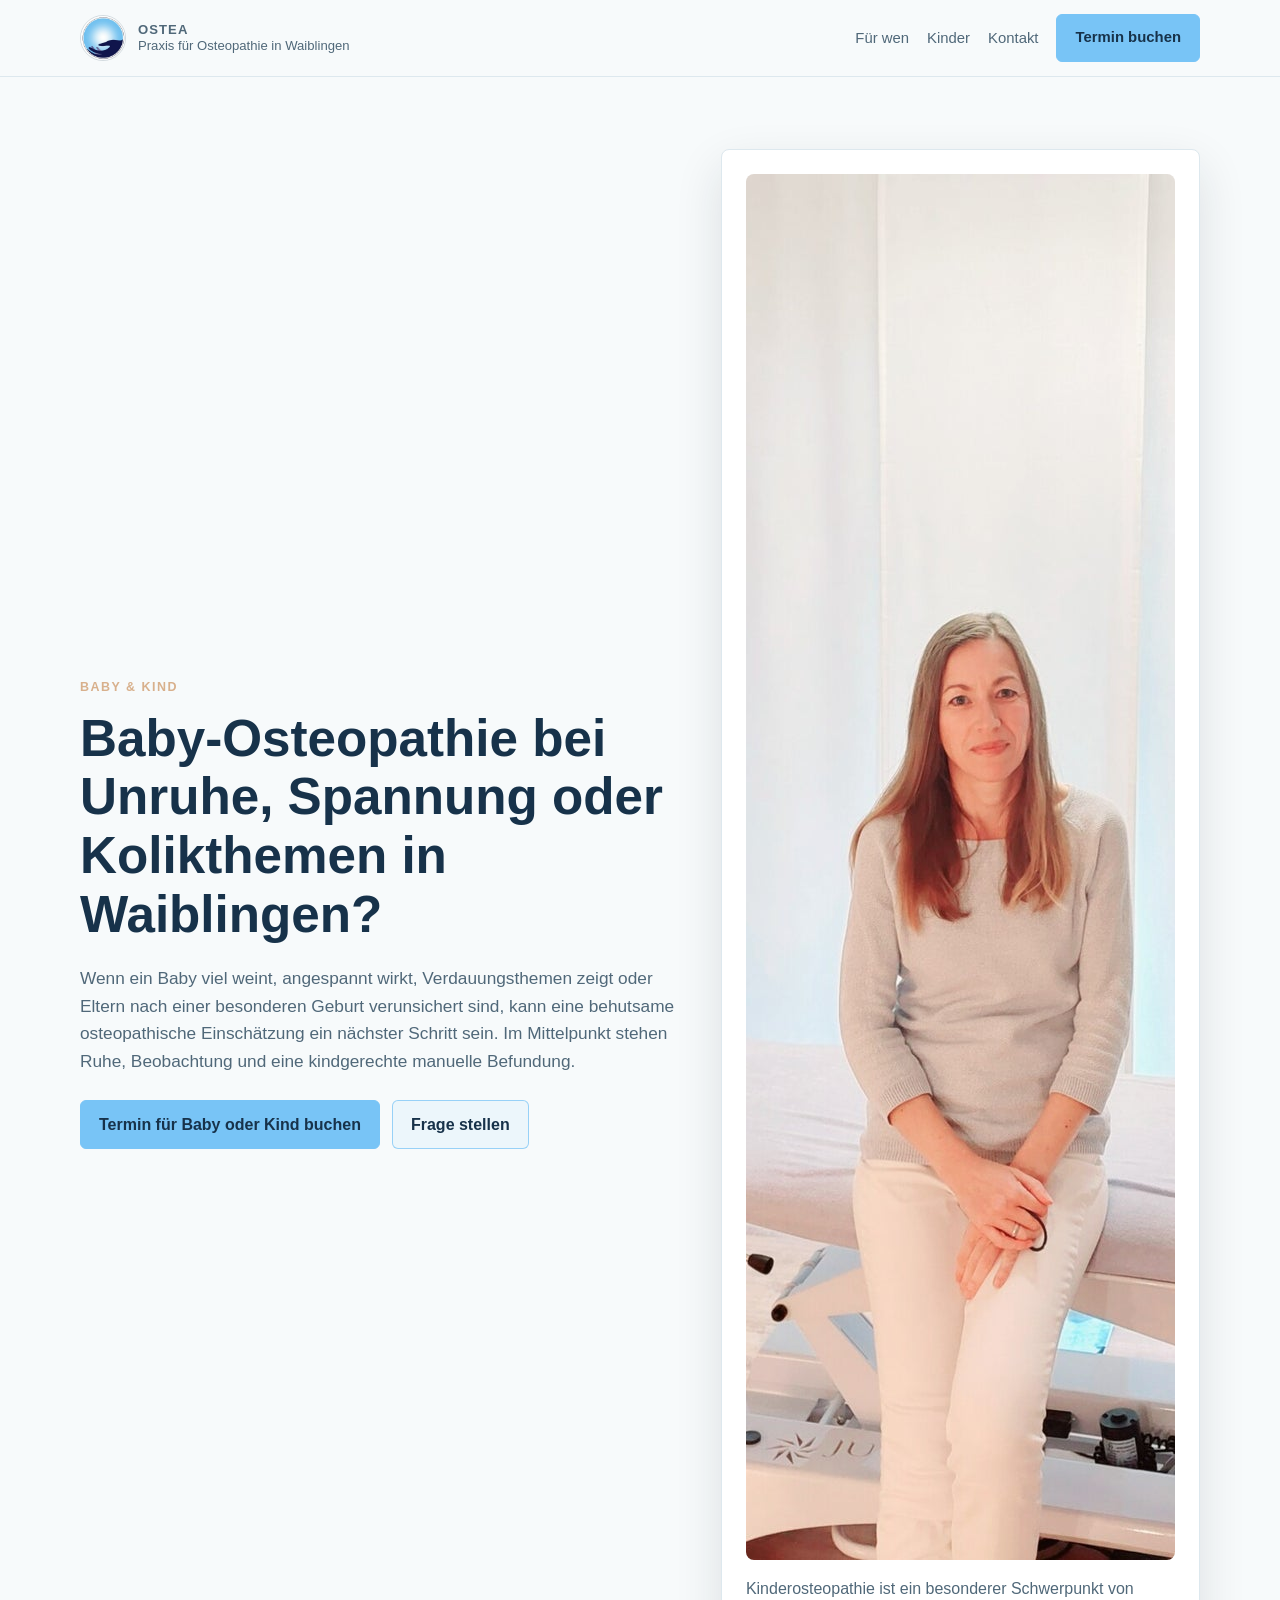
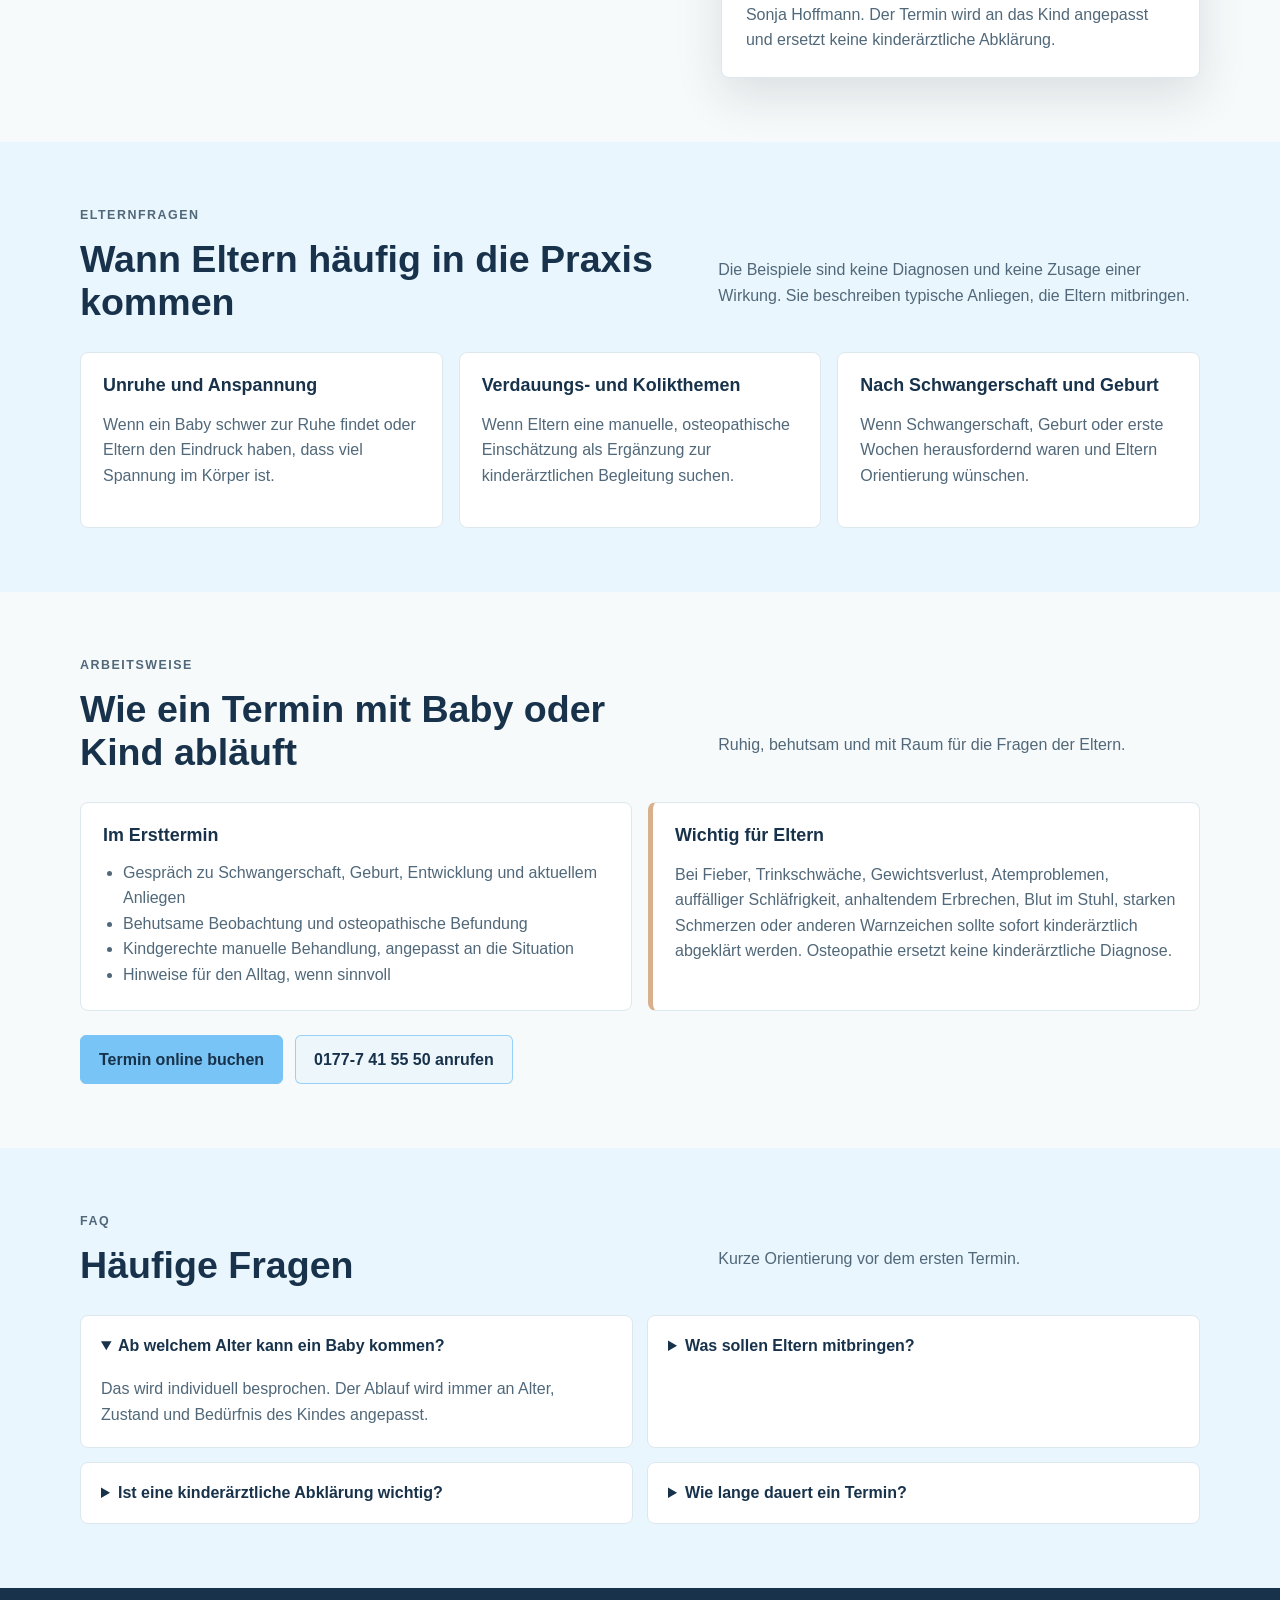
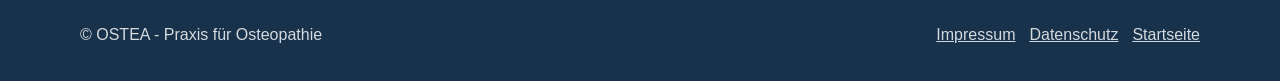
==== baby-osteopathie-unruhe-koliken-waiblingen/index.html @ b191a3a9 "Add SEO symptom landing pages" ====
<!doctype html>
<html lang="de">
  <head>
    <meta charset="utf-8">
    <meta name="viewport" content="width=device-width, initial-scale=1">
    <title>Baby-Osteopathie bei Unruhe & Kolikthemen in Waiblingen? | OSTEA</title>
    <meta name="description" content="Baby unruhig, angespannt oder Verdauungsthemen? OSTEA in Waiblingen bietet behutsame osteopathische Einsch&auml;tzung f&uuml;r Babys und Kinder.">
    <meta name="robots" content="index, follow">
    <link rel="canonical" href="https://www.ostea.de/baby-osteopathie-unruhe-koliken-waiblingen/">
    <meta property="og:type" content="website">
    <meta property="og:locale" content="de_DE">
    <meta property="og:title" content="Baby-Osteopathie bei Unruhe & Kolikthemen in Waiblingen? | OSTEA">
    <meta property="og:description" content="Behutsame osteopathische Einsch&auml;tzung f&uuml;r Babys und Kinder bei OSTEA in Waiblingen.">
    <meta property="og:image" content="../assets/praxis-ostea-waiblingen.jpg">
    <meta name="theme-color" content="#78C4F6">
    <link rel="stylesheet" href="../assets/symptom-pages.css">
    <script type="application/ld+json">
      {
        "@context": "https://schema.org",
        "@type": "MedicalWebPage",
        "name": "Baby-Osteopathie bei Unruhe und Kolikthemen in Waiblingen",
        "url": "https://www.ostea.de/baby-osteopathie-unruhe-koliken-waiblingen/",
        "about": ["Baby-Osteopathie", "Kinderosteopathie", "Waiblingen"],
        "isPartOf": {"@type": "WebSite", "name": "OSTEA - Praxis f\u00fcr Osteopathie", "url": "https://www.ostea.de/"},
        "provider": {"@type": "MedicalBusiness", "name": "OSTEA - Praxis f\u00fcr Osteopathie", "telephone": "+491777415550"}
      }
    </script>
  </head>
  <body>
    <a class="skip-link" href="#main">Zum Inhalt springen</a>
    <header>
      <div class="nav">
        <a class="brand" href="../" aria-label="OSTEA Startseite">
          <img src="../assets/ostea-logo.jpg" alt="OSTEA Logo" width="46" height="46">
          <span><strong>OSTEA</strong><span>Praxis f&uuml;r Osteopathie in Waiblingen</span></span>
        </a>
        <nav aria-label="Hauptnavigation">
          <ul>
            <li><a href="../#fuer-wen">F&uuml;r wen</a></li>
            <li><a href="../#kinderosteopathie">Kinder</a></li>
            <li><a href="../#kontakt">Kontakt</a></li>
            <li><a class="button" href="https://calendly.com/ostea/60min" target="_blank" rel="noopener">Termin buchen</a></li>
          </ul>
        </nav>
      </div>
    </header>

    <main id="main">
      <section class="hero">
        <div>
          <p class="eyebrow">Baby & Kind</p>
          <h1>Baby-Osteopathie bei Unruhe, Spannung oder Kolikthemen in Waiblingen?</h1>
          <p class="lead">Wenn ein Baby viel weint, angespannt wirkt, Verdauungsthemen zeigt oder Eltern nach einer besonderen Geburt verunsichert sind, kann eine behutsame osteopathische Einsch&auml;tzung ein n&auml;chster Schritt sein. Im Mittelpunkt stehen Ruhe, Beobachtung und eine kindgerechte manuelle Befundung.</p>
          <div class="hero-actions">
            <a class="button" href="https://calendly.com/ostea/60min" target="_blank" rel="noopener">Termin f&uuml;r Baby oder Kind buchen</a>
            <a class="button secondary" href="mailto:s.hoffmann@ostea.de?subject=Frage%20zur%20Baby-Osteopathie">Frage stellen</a>
          </div>
        </div>
        <aside class="hero-card">
          <img src="../assets/praxis-ostea-waiblingen.jpg" alt="Ruhiger Behandlungsraum der OSTEA Praxis" width="1600" height="1386">
          <p>Kinderosteopathie ist ein besonderer Schwerpunkt von Sonja Hoffmann. Der Termin wird an das Kind angepasst und ersetzt keine kinder&auml;rztliche Abkl&auml;rung.</p>
        </aside>
      </section>

      <section class="band">
        <div class="inner">
          <div class="section-head">
            <div><p class="eyebrow">Elternfragen</p><h2>Wann Eltern h&auml;ufig in die Praxis kommen</h2></div>
            <p>Die Beispiele sind keine Diagnosen und keine Zusage einer Wirkung. Sie beschreiben typische Anliegen, die Eltern mitbringen.</p>
          </div>
          <div class="grid">
            <article class="card"><h3>Unruhe und Anspannung</h3><p>Wenn ein Baby schwer zur Ruhe findet oder Eltern den Eindruck haben, dass viel Spannung im K&ouml;rper ist.</p></article>
            <article class="card"><h3>Verdauungs- und Kolikthemen</h3><p>Wenn Eltern eine manuelle, osteopathische Einsch&auml;tzung als Erg&auml;nzung zur kinder&auml;rztlichen Begleitung suchen.</p></article>
            <article class="card"><h3>Nach Schwangerschaft und Geburt</h3><p>Wenn Schwangerschaft, Geburt oder erste Wochen herausfordernd waren und Eltern Orientierung w&uuml;nschen.</p></article>
          </div>
        </div>
      </section>

      <section>
        <div class="section-head">
          <div><p class="eyebrow">Arbeitsweise</p><h2>Wie ein Termin mit Baby oder Kind abl&auml;uft</h2></div>
          <p>Ruhig, behutsam und mit Raum f&uuml;r die Fragen der Eltern.</p>
        </div>
        <div class="grid two">
          <article class="card">
            <h3>Im Ersttermin</h3>
            <ul>
              <li>Gespr&auml;ch zu Schwangerschaft, Geburt, Entwicklung und aktuellem Anliegen</li>
              <li>Behutsame Beobachtung und osteopathische Befundung</li>
              <li>Kindgerechte manuelle Behandlung, angepasst an die Situation</li>
              <li>Hinweise f&uuml;r den Alltag, wenn sinnvoll</li>
            </ul>
          </article>
          <article class="notice warning">
            <h3>Wichtig f&uuml;r Eltern</h3>
            <p>Bei Fieber, Trinkschw&auml;che, Gewichtsverlust, Atemproblemen, auff&auml;lliger Schl&auml;frigkeit, anhaltendem Erbrechen, Blut im Stuhl, starken Schmerzen oder anderen Warnzeichen sollte sofort kinder&auml;rztlich abgekl&auml;rt werden. Osteopathie ersetzt keine kinder&auml;rztliche Diagnose.</p>
          </article>
        </div>
        <div class="cta-row">
          <a class="button" href="https://calendly.com/ostea/60min" target="_blank" rel="noopener">Termin online buchen</a>
          <a class="button secondary" href="tel:+491777415550">0177-7 41 55 50 anrufen</a>
        </div>
      </section>

      <section class="band">
        <div class="inner">
          <div class="section-head">
            <div><p class="eyebrow">FAQ</p><h2>H&auml;ufige Fragen</h2></div>
            <p>Kurze Orientierung vor dem ersten Termin.</p>
          </div>
          <div class="faq">
            <details open><summary>Ab welchem Alter kann ein Baby kommen?</summary><p>Das wird individuell besprochen. Der Ablauf wird immer an Alter, Zustand und Bed&uuml;rfnis des Kindes angepasst.</p></details>
            <details><summary>Was sollen Eltern mitbringen?</summary><p>Bitte bringen Sie ein Handtuch oder eine Wickelunterlage mit. Hilfreich sind auch relevante Befunde oder Hinweise von Kinderarzt, Hebamme oder Klinik.</p></details>
            <details><summary>Ist eine kinder&auml;rztliche Abkl&auml;rung wichtig?</summary><p>Ja, bei Warnzeichen oder unklaren Beschwerden. Osteopathie kann eine Begleitung sein, ersetzt aber keine medizinische Diagnose.</p></details>
            <details><summary>Wie lange dauert ein Termin?</summary><p>Die Zeit wird individuell an das Kind angepasst; geplant ist meistens ein Terminrahmen von etwa 60 Minuten.</p></details>
          </div>
        </div>
      </section>
    </main>

    <footer>
      <div class="footer-inner">
        <span>&copy; OSTEA - Praxis f&uuml;r Osteopathie</span>
        <div class="footer-links"><a href="../#impressum">Impressum</a><a href="../#datenschutz">Datenschutz</a><a href="../">Startseite</a></div>
      </div>
    </footer>
  </body>
</html>
---- assets/symptom-pages.css ----
:root {
  --ink: #17324A;
  --muted: #506879;
  --line: #DDE8EE;
  --paper: #F7FAFB;
  --white: #ffffff;
  --mist: #EAF6FE;
  --accent: #78C4F6;
  --warm: #D8B08C;
  --shadow: 0 18px 48px rgba(23, 36, 38, 0.12);
  --radius: 8px;
  --max: 1120px;
}

* {
  box-sizing: border-box;
}

html {
  scroll-behavior: smooth;
}

body {
  margin: 0;
  color: var(--ink);
  background: var(--paper);
  font-family: Arial, Helvetica, sans-serif;
  line-height: 1.6;
}

a {
  color: inherit;
}

img {
  display: block;
  max-width: 100%;
}

.skip-link {
  position: absolute;
  left: 16px;
  top: -120px;
  z-index: 100;
  background: var(--ink);
  color: var(--white);
  padding: 10px 14px;
  text-decoration: none;
  border-radius: 4px;
}

.skip-link:focus {
  top: 16px;
}

header {
  position: sticky;
  top: 0;
  z-index: 20;
  background: rgba(247, 250, 251, 0.96);
  border-bottom: 1px solid var(--line);
  backdrop-filter: blur(14px);
}

.nav {
  width: min(100% - 32px, var(--max));
  min-height: 76px;
  margin: 0 auto;
  display: flex;
  align-items: center;
  justify-content: space-between;
  gap: 20px;
}

.brand {
  display: flex;
  align-items: center;
  gap: 12px;
  text-decoration: none;
}

.brand img {
  width: 46px;
  height: 46px;
  border-radius: 50%;
  border: 1px solid rgba(23, 50, 74, 0.16);
}

.brand strong,
.brand span {
  display: block;
}

.brand strong {
  letter-spacing: 0.08em;
}

.brand span {
  color: var(--muted);
  font-size: 0.82rem;
  line-height: 1.25;
}

nav ul {
  display: flex;
  align-items: center;
  gap: 18px;
  padding: 0;
  margin: 0;
  list-style: none;
}

nav a {
  color: var(--muted);
  font-size: 0.93rem;
  text-decoration: none;
}

nav a:hover,
nav a:focus {
  color: var(--ink);
}

.button {
  display: inline-flex;
  align-items: center;
  justify-content: center;
  min-height: 44px;
  padding: 11px 18px;
  color: var(--ink);
  background: var(--accent);
  border: 1px solid var(--accent);
  border-radius: 6px;
  font-weight: 700;
  text-decoration: none;
  transition: transform 160ms ease, background 160ms ease, color 160ms ease;
}

.button:hover,
.button:focus {
  color: var(--white);
  background: var(--ink);
  border-color: var(--ink);
  transform: translateY(-1px);
}

.button.secondary {
  background: rgba(120, 196, 246, 0.08);
  border-color: rgba(120, 196, 246, 0.72);
}

.hero,
section {
  width: min(100% - 32px, var(--max));
  margin: 0 auto;
}

.hero {
  display: grid;
  grid-template-columns: minmax(0, 1fr) minmax(320px, 0.8fr);
  gap: 42px;
  align-items: center;
  padding: 72px 0 64px;
}

.eyebrow {
  margin: 0 0 12px;
  color: var(--warm);
  font-size: 0.78rem;
  font-weight: 800;
  letter-spacing: 0.12em;
  text-transform: uppercase;
}

h1,
h2,
h3 {
  margin: 0;
  line-height: 1.15;
}

h1 {
  max-width: 760px;
  font-size: clamp(2.1rem, 4vw, 3.4rem);
}

h2 {
  font-size: clamp(1.55rem, 3vw, 2.35rem);
}

h3 {
  font-size: 1.12rem;
}

.lead {
  max-width: 700px;
  margin: 20px 0 0;
  color: var(--muted);
  font-size: 1.08rem;
}

.hero-actions,
.cta-row {
  display: flex;
  flex-wrap: wrap;
  gap: 12px;
  margin-top: 24px;
}

.hero-card,
.card,
.notice {
  background: var(--white);
  border: 1px solid var(--line);
  border-radius: var(--radius);
}

.hero-card {
  padding: 24px;
  box-shadow: var(--shadow);
}

.hero-card img {
  width: 100%;
  aspect-ratio: 5 / 4;
  object-fit: cover;
  border-radius: var(--radius);
}

.hero-card p {
  margin: 16px 0 0;
  color: var(--muted);
}

section {
  padding: 64px 0;
}

.band {
  width: 100%;
  max-width: none;
  background: var(--mist);
}

.band > .inner,
.inner {
  width: min(100% - 32px, var(--max));
  margin: 0 auto;
}

.section-head {
  display: grid;
  grid-template-columns: minmax(0, 0.75fr) minmax(280px, 0.6fr);
  gap: 36px;
  align-items: end;
  margin-bottom: 28px;
}

.section-head p,
.card p,
.notice p {
  color: var(--muted);
}

.grid {
  display: grid;
  grid-template-columns: repeat(3, minmax(0, 1fr));
  gap: 16px;
}

.grid.two {
  grid-template-columns: repeat(2, minmax(0, 1fr));
}

.card,
.notice {
  padding: 22px;
}

.card ul {
  padding-left: 20px;
  margin: 14px 0 0;
  color: var(--muted);
}

.warning {
  border-left: 5px solid var(--warm);
}

.faq {
  display: grid;
  grid-template-columns: repeat(2, minmax(0, 1fr));
  gap: 14px;
}

details {
  background: var(--white);
  border: 1px solid var(--line);
  border-radius: var(--radius);
}

summary {
  cursor: pointer;
  padding: 17px 20px;
  font-weight: 800;
}

details p {
  margin: 0;
  padding: 0 20px 20px;
  color: var(--muted);
}

footer {
  padding: 34px 0;
  background: var(--ink);
  color: var(--white);
}

.footer-inner {
  width: min(100% - 32px, var(--max));
  margin: 0 auto;
  display: flex;
  flex-wrap: wrap;
  align-items: center;
  justify-content: space-between;
  gap: 16px;
}

footer a,
footer span {
  color: rgba(255, 255, 255, 0.82);
}

.footer-links {
  display: flex;
  flex-wrap: wrap;
  gap: 14px;
}

@media (max-width: 900px) {
  .nav {
    align-items: flex-start;
    padding: 14px 0;
    flex-direction: column;
  }

  nav ul {
    flex-wrap: wrap;
    gap: 12px;
  }

  .hero,
  .section-head,
  .grid,
  .grid.two,
  .faq {
    grid-template-columns: 1fr;
  }

  .hero {
    padding-top: 42px;
  }
}

@media (max-width: 640px) {
  .hero,
  section,
  .band > .inner,
  .inner,
  .nav,
  .footer-inner {
    width: min(100% - 24px, var(--max));
  }

  h1 {
    font-size: clamp(2rem, 9vw, 2.55rem);
  }

  .hero-actions,
  .cta-row {
    display: grid;
  }

  .button {
    width: 100%;
  }
}
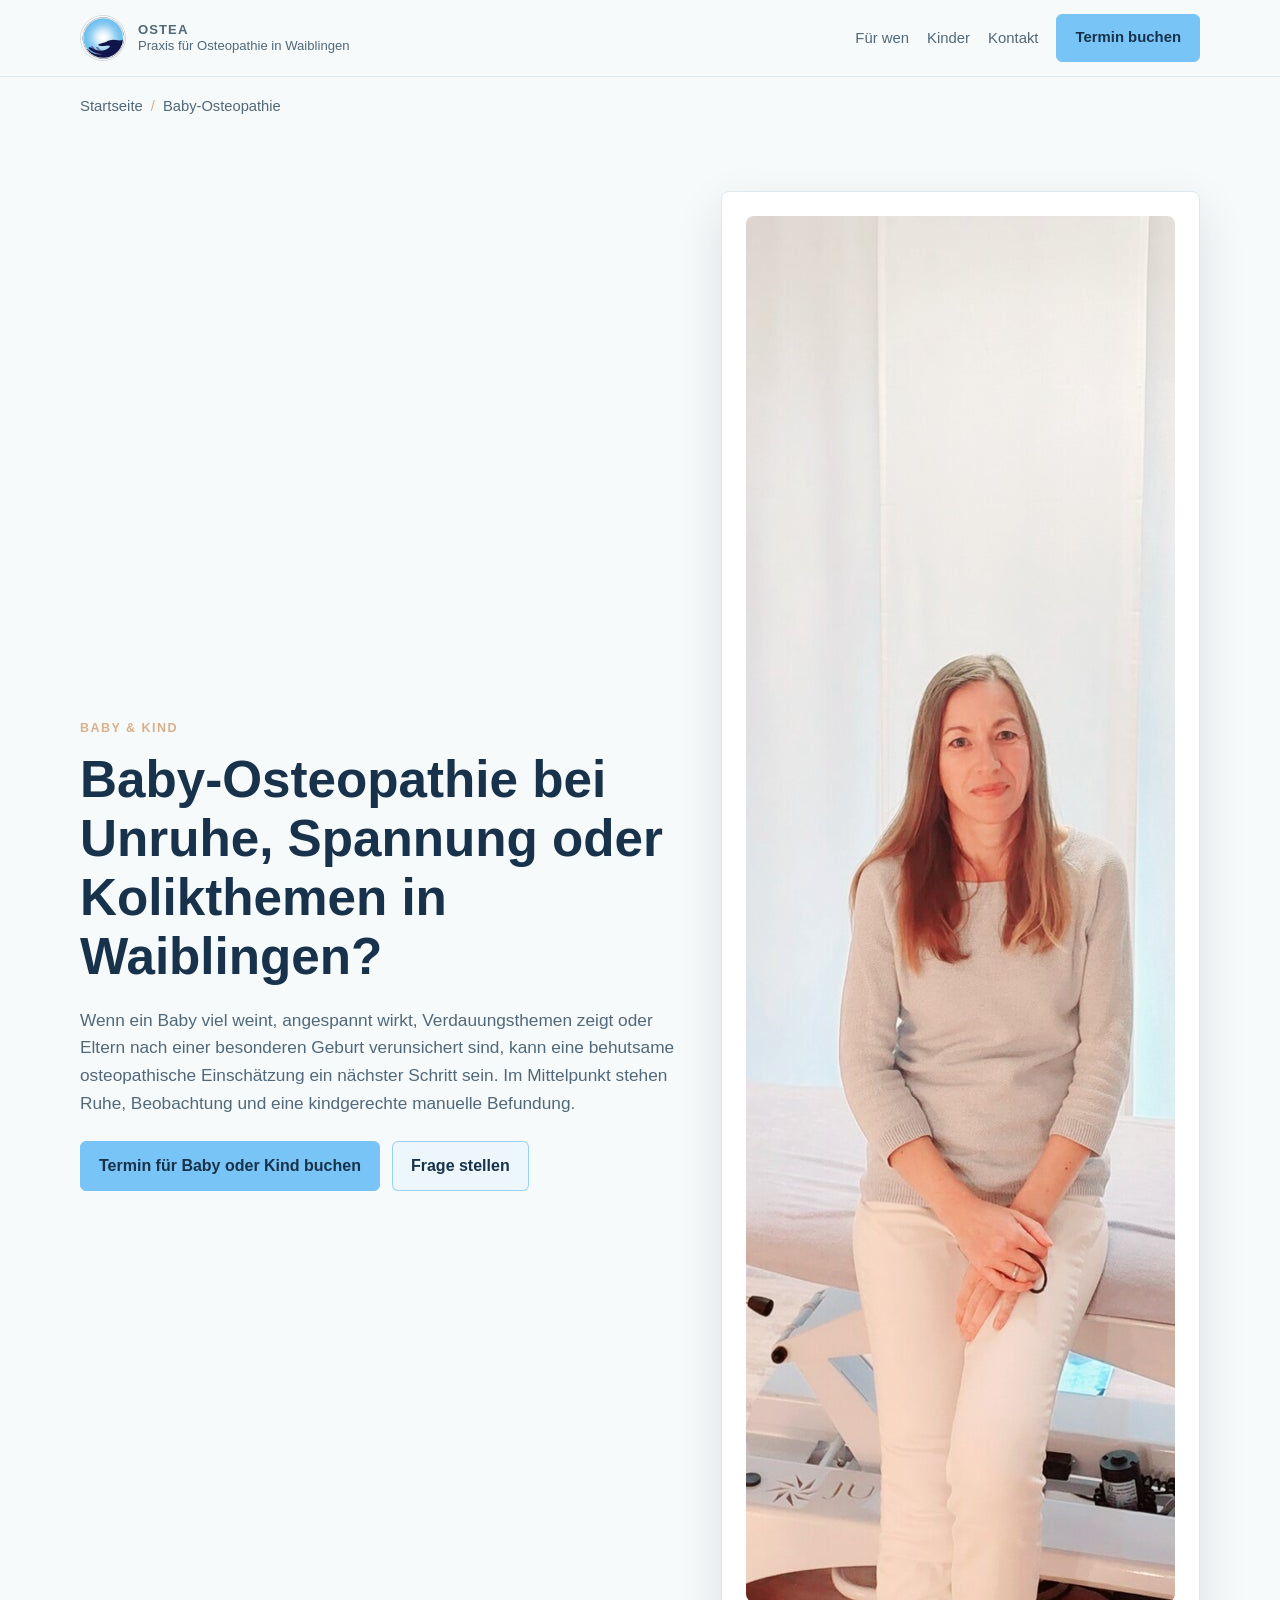
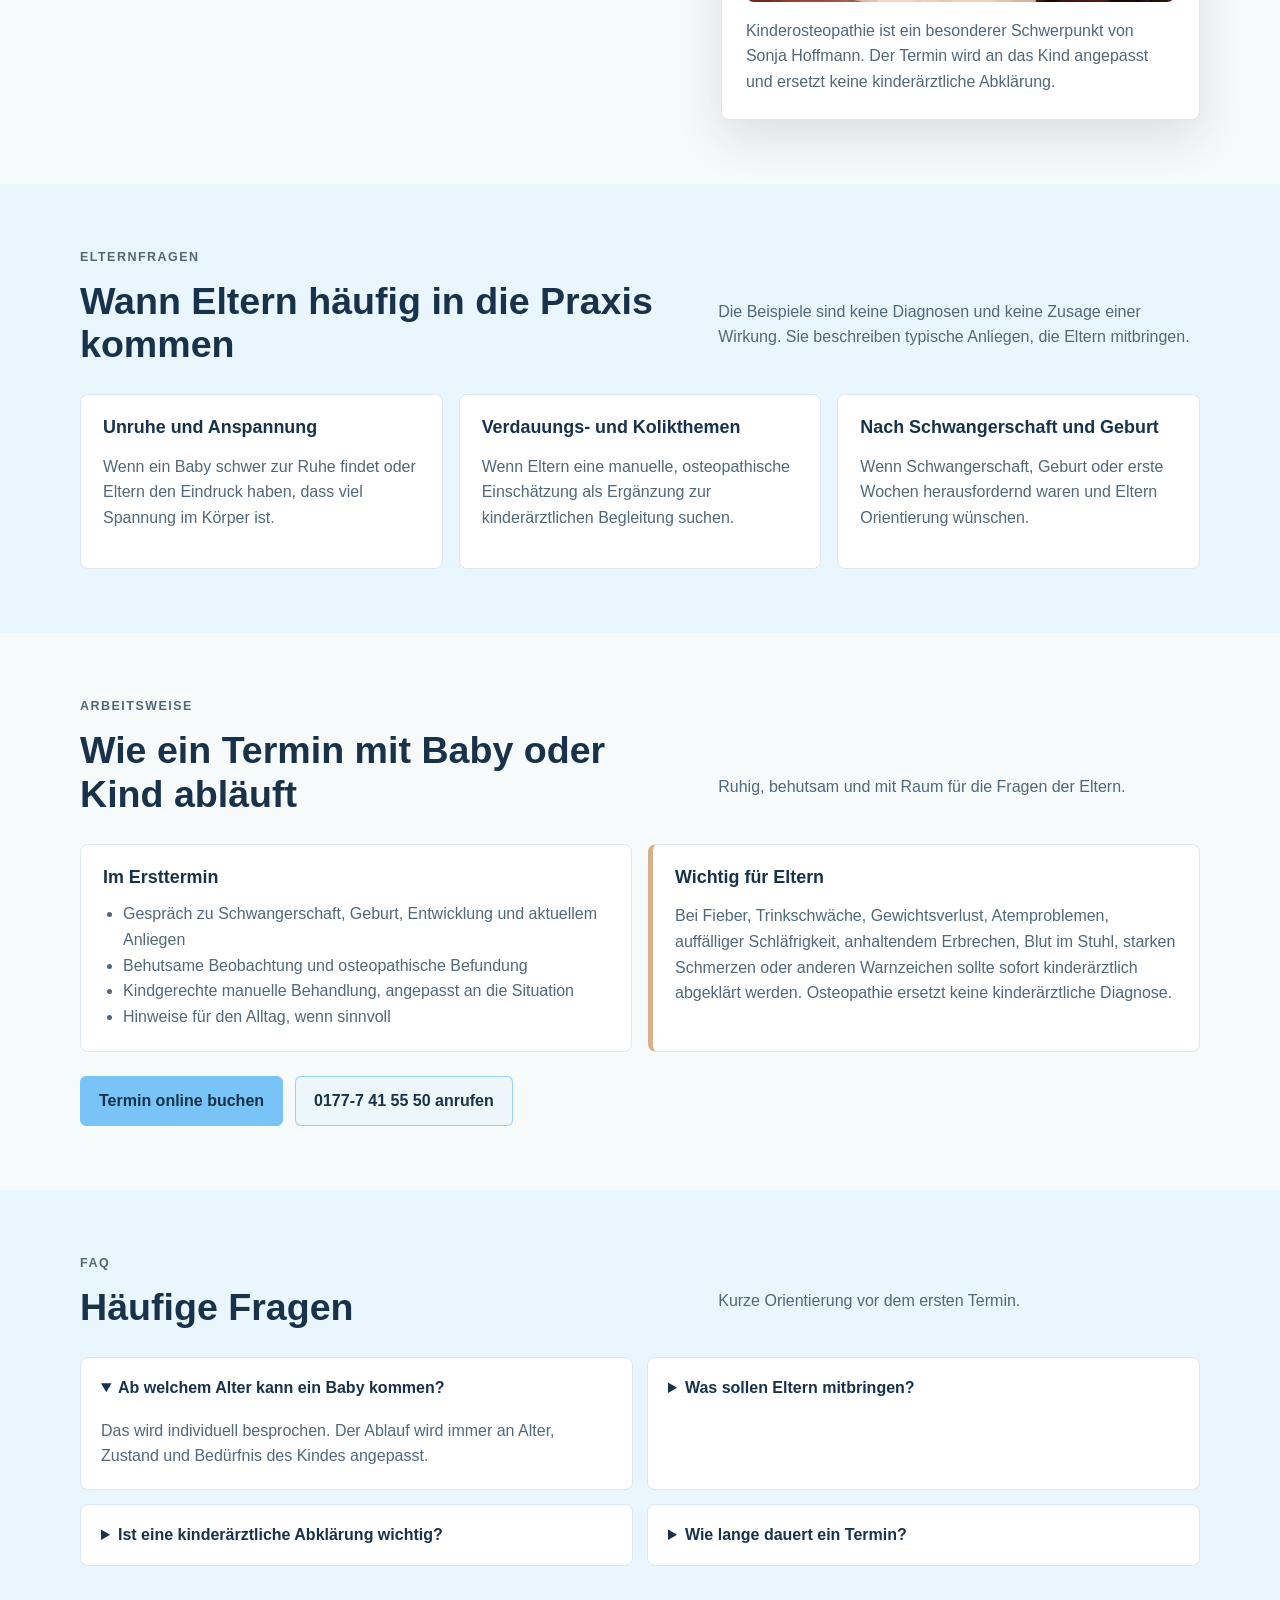
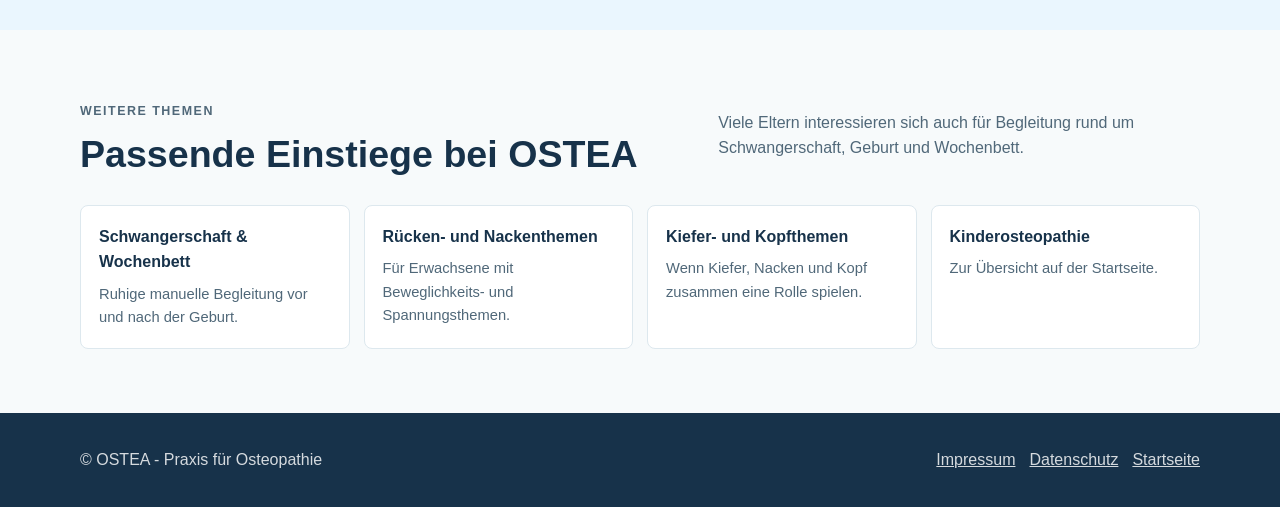
==== commit a6046234: "Improve technical SEO structure" ====
--- a/baby-osteopathie-unruhe-koliken-waiblingen/index.html
+++ b/baby-osteopathie-unruhe-koliken-waiblingen/index.html
@@ -11,7 +11,12 @@
     <meta property="og:locale" content="de_DE">
     <meta property="og:title" content="Baby-Osteopathie bei Unruhe & Kolikthemen in Waiblingen? | OSTEA">
     <meta property="og:description" content="Behutsame osteopathische Einsch&auml;tzung f&uuml;r Babys und Kinder bei OSTEA in Waiblingen.">
-    <meta property="og:image" content="../assets/praxis-ostea-waiblingen.jpg">
+    <meta property="og:image" content="https://www.ostea.de/assets/praxis-ostea-waiblingen.jpg">
+    <meta property="og:url" content="https://www.ostea.de/baby-osteopathie-unruhe-koliken-waiblingen/">
+    <meta name="twitter:card" content="summary_large_image">
+    <meta name="twitter:title" content="Baby-Osteopathie bei Unruhe & Kolikthemen in Waiblingen? | OSTEA">
+    <meta name="twitter:description" content="Behutsame osteopathische Einsch&auml;tzung f&uuml;r Babys und Kinder bei OSTEA in Waiblingen.">
+    <meta name="twitter:image" content="https://www.ostea.de/assets/praxis-ostea-waiblingen.jpg">
     <meta name="theme-color" content="#78C4F6">
     <link rel="stylesheet" href="../assets/symptom-pages.css">
     <script type="application/ld+json">
@@ -23,6 +28,58 @@
         "about": ["Baby-Osteopathie", "Kinderosteopathie", "Waiblingen"],
         "isPartOf": {"@type": "WebSite", "name": "OSTEA - Praxis f\u00fcr Osteopathie", "url": "https://www.ostea.de/"},
         "provider": {"@type": "MedicalBusiness", "name": "OSTEA - Praxis f\u00fcr Osteopathie", "telephone": "+491777415550"}
+      }
+    </script>
+    <script type="application/ld+json">
+      {
+        "@context": "https://schema.org",
+        "@type": "BreadcrumbList",
+        "itemListElement": [
+          {
+            "@type": "ListItem",
+            "position": 1,
+            "name": "Startseite",
+            "item": "https://www.ostea.de/"
+          },
+          {
+            "@type": "ListItem",
+            "position": 2,
+            "name": "Baby-Osteopathie",
+            "item": "https://www.ostea.de/baby-osteopathie-unruhe-koliken-waiblingen/"
+          }
+        ]
+      }
+    </script>
+    <script type="application/ld+json">
+      {
+        "@context": "https://schema.org",
+        "@type": "FAQPage",
+        "mainEntity": [
+          {
+            "@type": "Question",
+            "name": "Ab welchem Alter kann ein Baby kommen?",
+            "acceptedAnswer": {
+              "@type": "Answer",
+              "text": "Das wird individuell besprochen. Der Ablauf wird immer an Alter, Zustand und Bed\u00fcrfnis des Kindes angepasst."
+            }
+          },
+          {
+            "@type": "Question",
+            "name": "Was sollen Eltern mitbringen?",
+            "acceptedAnswer": {
+              "@type": "Answer",
+              "text": "Bitte bringen Sie ein Handtuch oder eine Wickelunterlage mit. Hilfreich sind auch relevante Befunde oder Hinweise von Kinderarzt, Hebamme oder Klinik."
+            }
+          },
+          {
+            "@type": "Question",
+            "name": "Ist eine kinder\u00e4rztliche Abkl\u00e4rung wichtig?",
+            "acceptedAnswer": {
+              "@type": "Answer",
+              "text": "Ja, bei Warnzeichen oder unklaren Beschwerden. Osteopathie kann eine Begleitung sein, ersetzt aber keine medizinische Diagnose."
+            }
+          }
+        ]
       }
     </script>
   </head>
@@ -46,6 +103,12 @@
     </header>
 
     <main id="main">
+      <nav class="breadcrumb" aria-label="Breadcrumb">
+        <ol>
+          <li><a href="../">Startseite</a></li>
+          <li>Baby-Osteopathie</li>
+        </ol>
+      </nav>
       <section class="hero">
         <div>
           <p class="eyebrow">Baby & Kind</p>
@@ -116,6 +179,19 @@
           </div>
         </div>
       </section>
+
+      <section>
+        <div class="section-head">
+          <div><p class="eyebrow">Weitere Themen</p><h2>Passende Einstiege bei OSTEA</h2></div>
+          <p>Viele Eltern interessieren sich auch f&uuml;r Begleitung rund um Schwangerschaft, Geburt und Wochenbett.</p>
+        </div>
+        <div class="related">
+          <a href="../osteopathie-schwangerschaft-waiblingen/">Schwangerschaft & Wochenbett<span>Ruhige manuelle Begleitung vor und nach der Geburt.</span></a>
+          <a href="../osteopathie-ruecken-nacken-waiblingen/">R&uuml;cken- und Nackenthemen<span>F&uuml;r Erwachsene mit Beweglichkeits- und Spannungsthemen.</span></a>
+          <a href="../osteopathie-kiefer-kopfschmerzen-waiblingen/">Kiefer- und Kopfthemen<span>Wenn Kiefer, Nacken und Kopf zusammen eine Rolle spielen.</span></a>
+          <a href="../#kinderosteopathie">Kinderosteopathie<span>Zur &Uuml;bersicht auf der Startseite.</span></a>
+        </div>
+      </section>
     </main>
 
     <footer>
--- a/assets/symptom-pages.css
+++ b/assets/symptom-pages.css
@@ -155,6 +155,34 @@
   margin: 0 auto;
 }
 
+.breadcrumb {
+  width: min(100% - 32px, var(--max));
+  margin: 0 auto;
+  padding: 18px 0 0;
+  color: var(--muted);
+  font-size: 0.92rem;
+}
+
+.breadcrumb ol {
+  display: flex;
+  flex-wrap: wrap;
+  gap: 8px;
+  padding: 0;
+  margin: 0;
+  list-style: none;
+}
+
+.breadcrumb li:not(:last-child)::after {
+  margin-left: 8px;
+  color: var(--warm);
+  content: "/";
+}
+
+.breadcrumb a {
+  text-decoration-color: rgba(120, 196, 246, 0.72);
+  text-underline-offset: 4px;
+}
+
 .hero {
   display: grid;
   grid-template-columns: minmax(0, 1fr) minmax(320px, 0.8fr);
@@ -287,6 +315,38 @@
   border-left: 5px solid var(--warm);
 }
 
+.related {
+  display: grid;
+  grid-template-columns: repeat(4, minmax(0, 1fr));
+  gap: 14px;
+}
+
+.related a {
+  display: block;
+  min-height: 100%;
+  padding: 18px;
+  background: var(--white);
+  border: 1px solid var(--line);
+  border-radius: var(--radius);
+  color: var(--ink);
+  font-weight: 800;
+  text-decoration: none;
+}
+
+.related a span {
+  display: block;
+  margin-top: 8px;
+  color: var(--muted);
+  font-size: 0.92rem;
+  font-weight: 400;
+}
+
+.related a:hover,
+.related a:focus {
+  border-color: var(--accent);
+  box-shadow: 0 12px 28px rgba(23, 36, 38, 0.08);
+}
+
 .faq {
   display: grid;
   grid-template-columns: repeat(2, minmax(0, 1fr));
@@ -354,6 +414,7 @@
   .section-head,
   .grid,
   .grid.two,
+  .related,
   .faq {
     grid-template-columns: 1fr;
   }
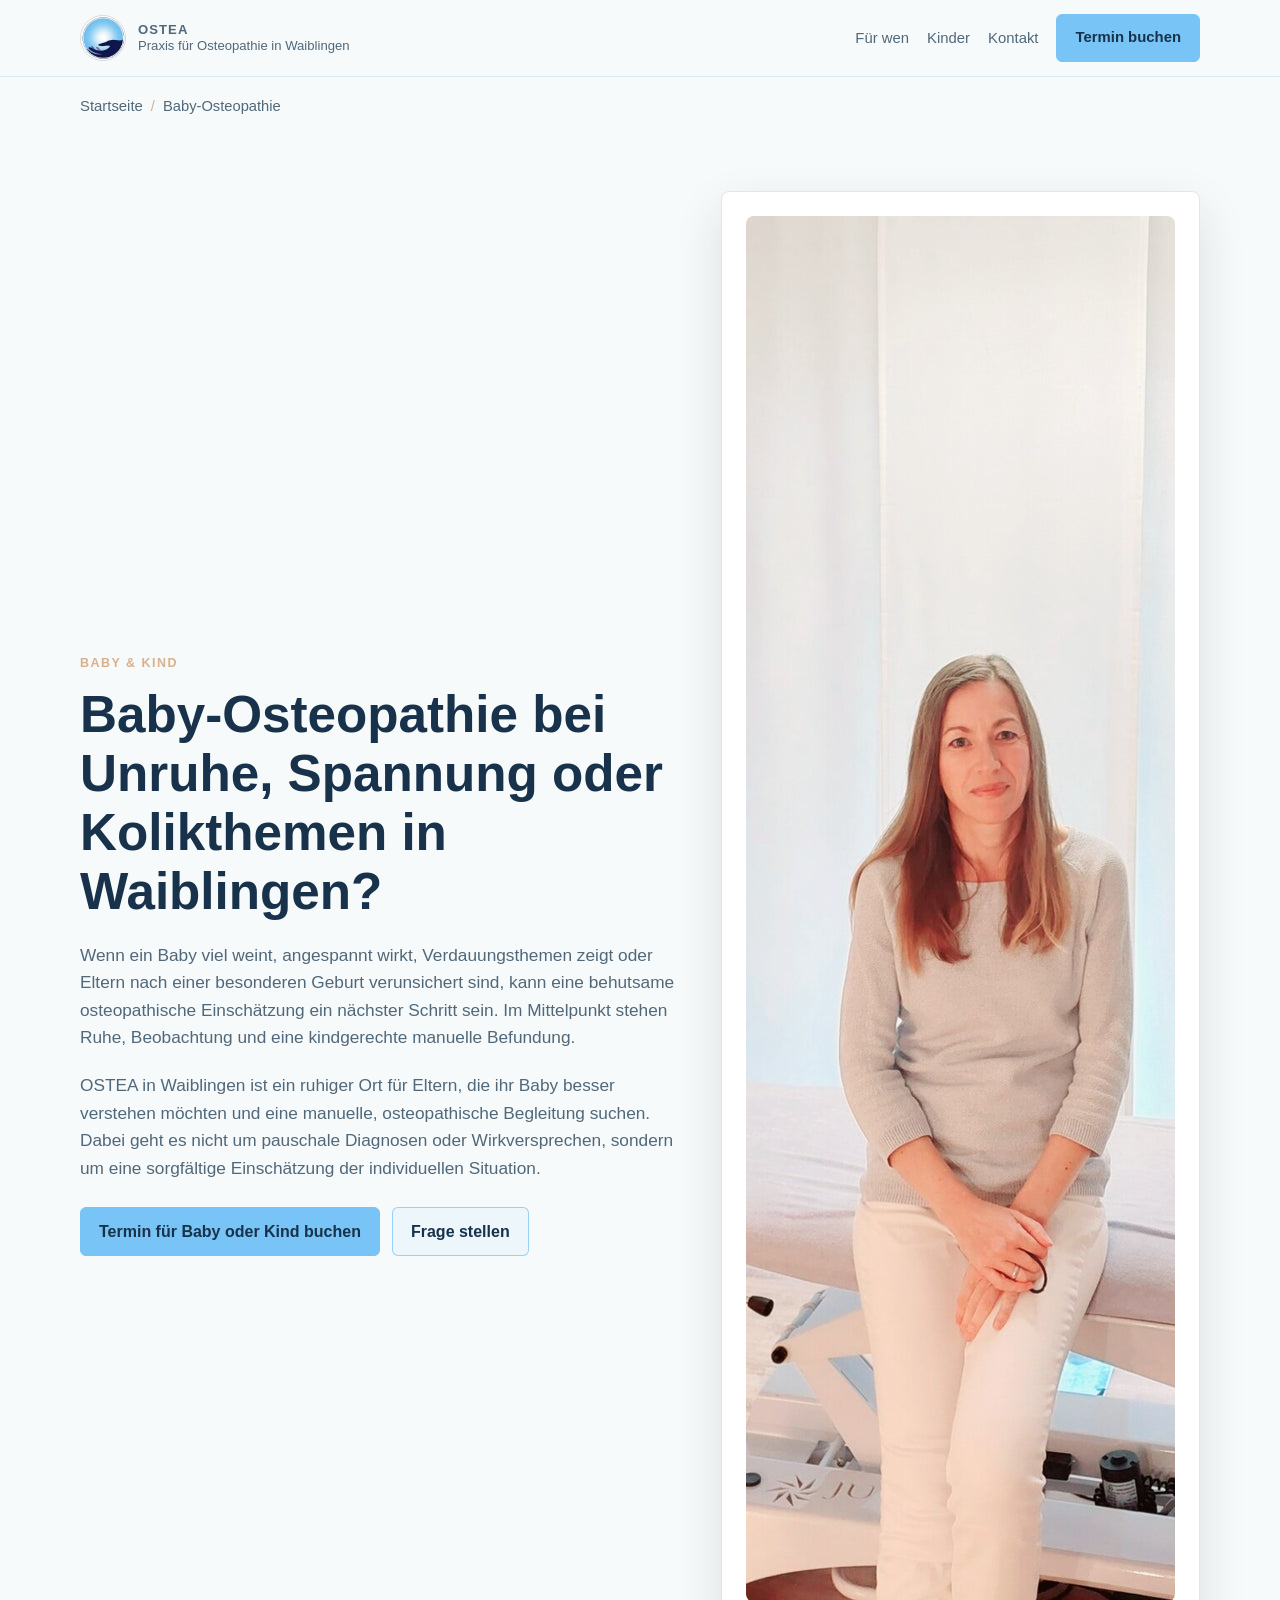
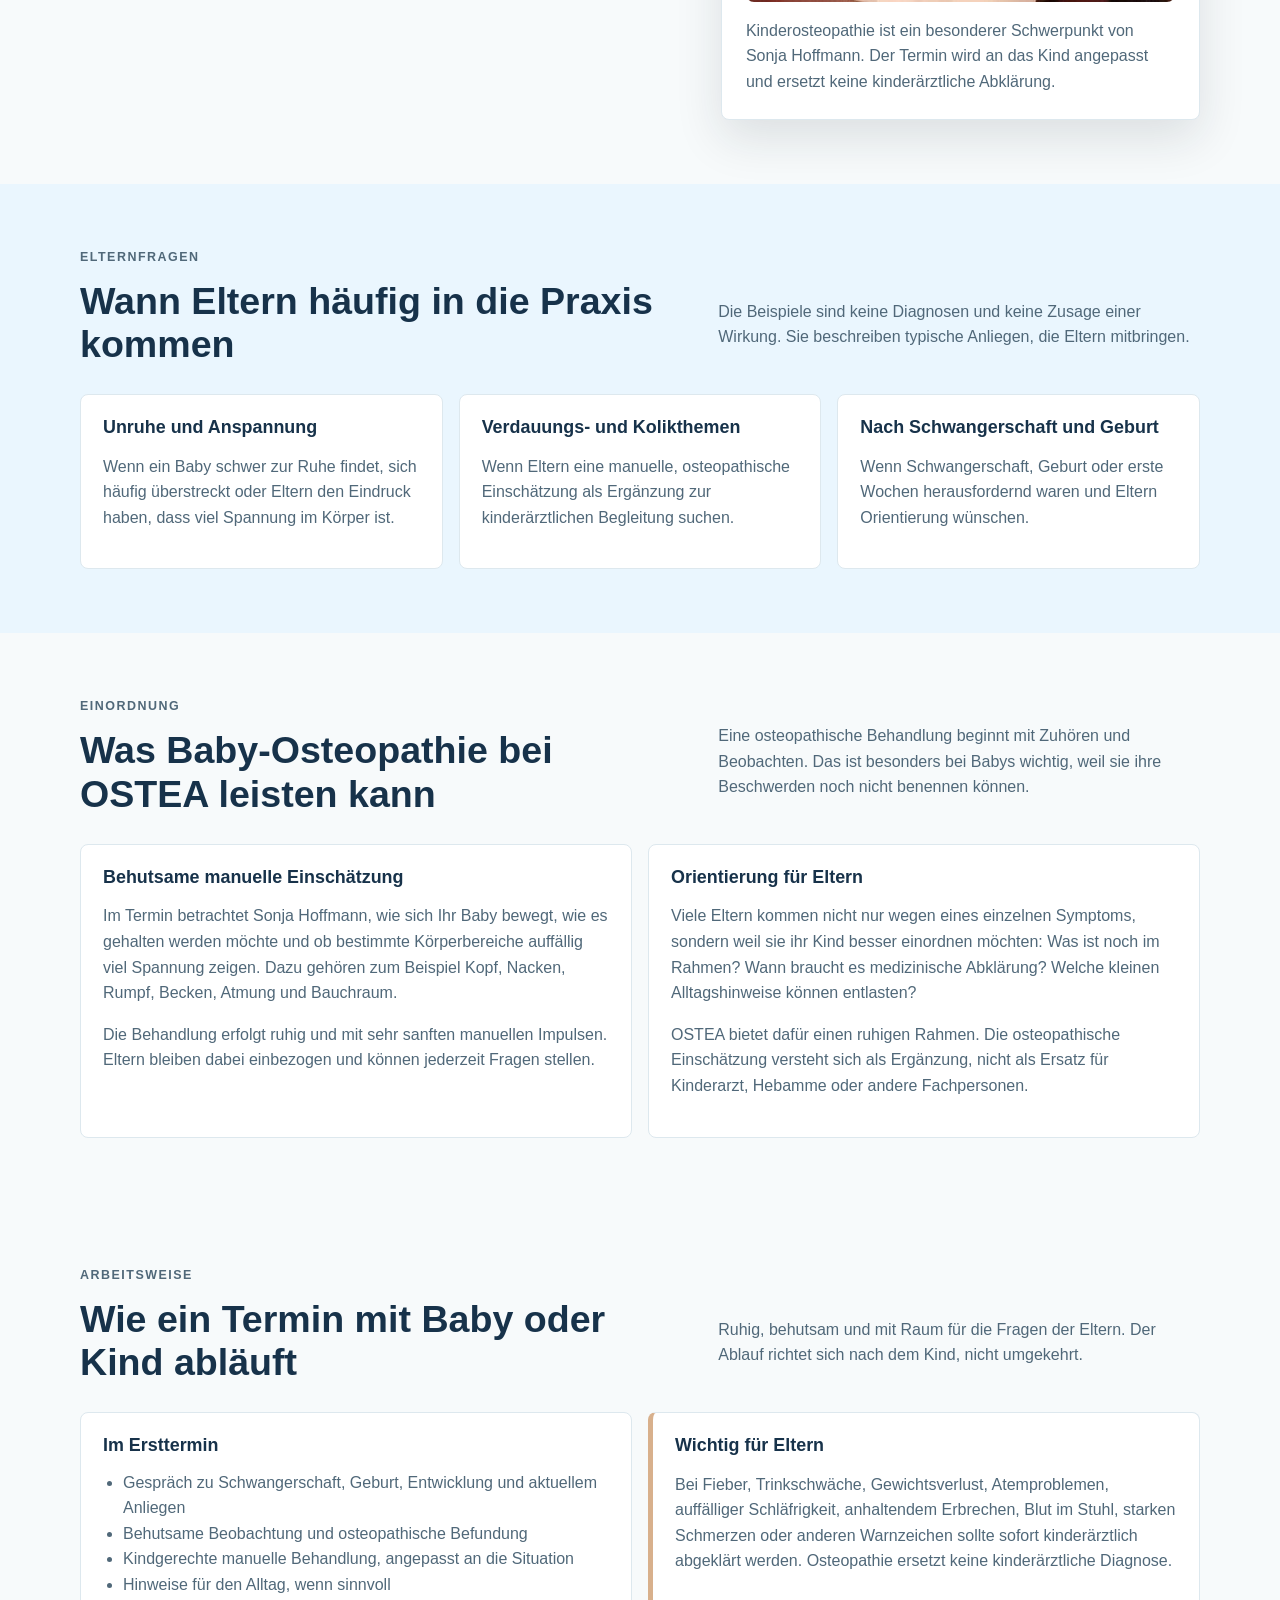
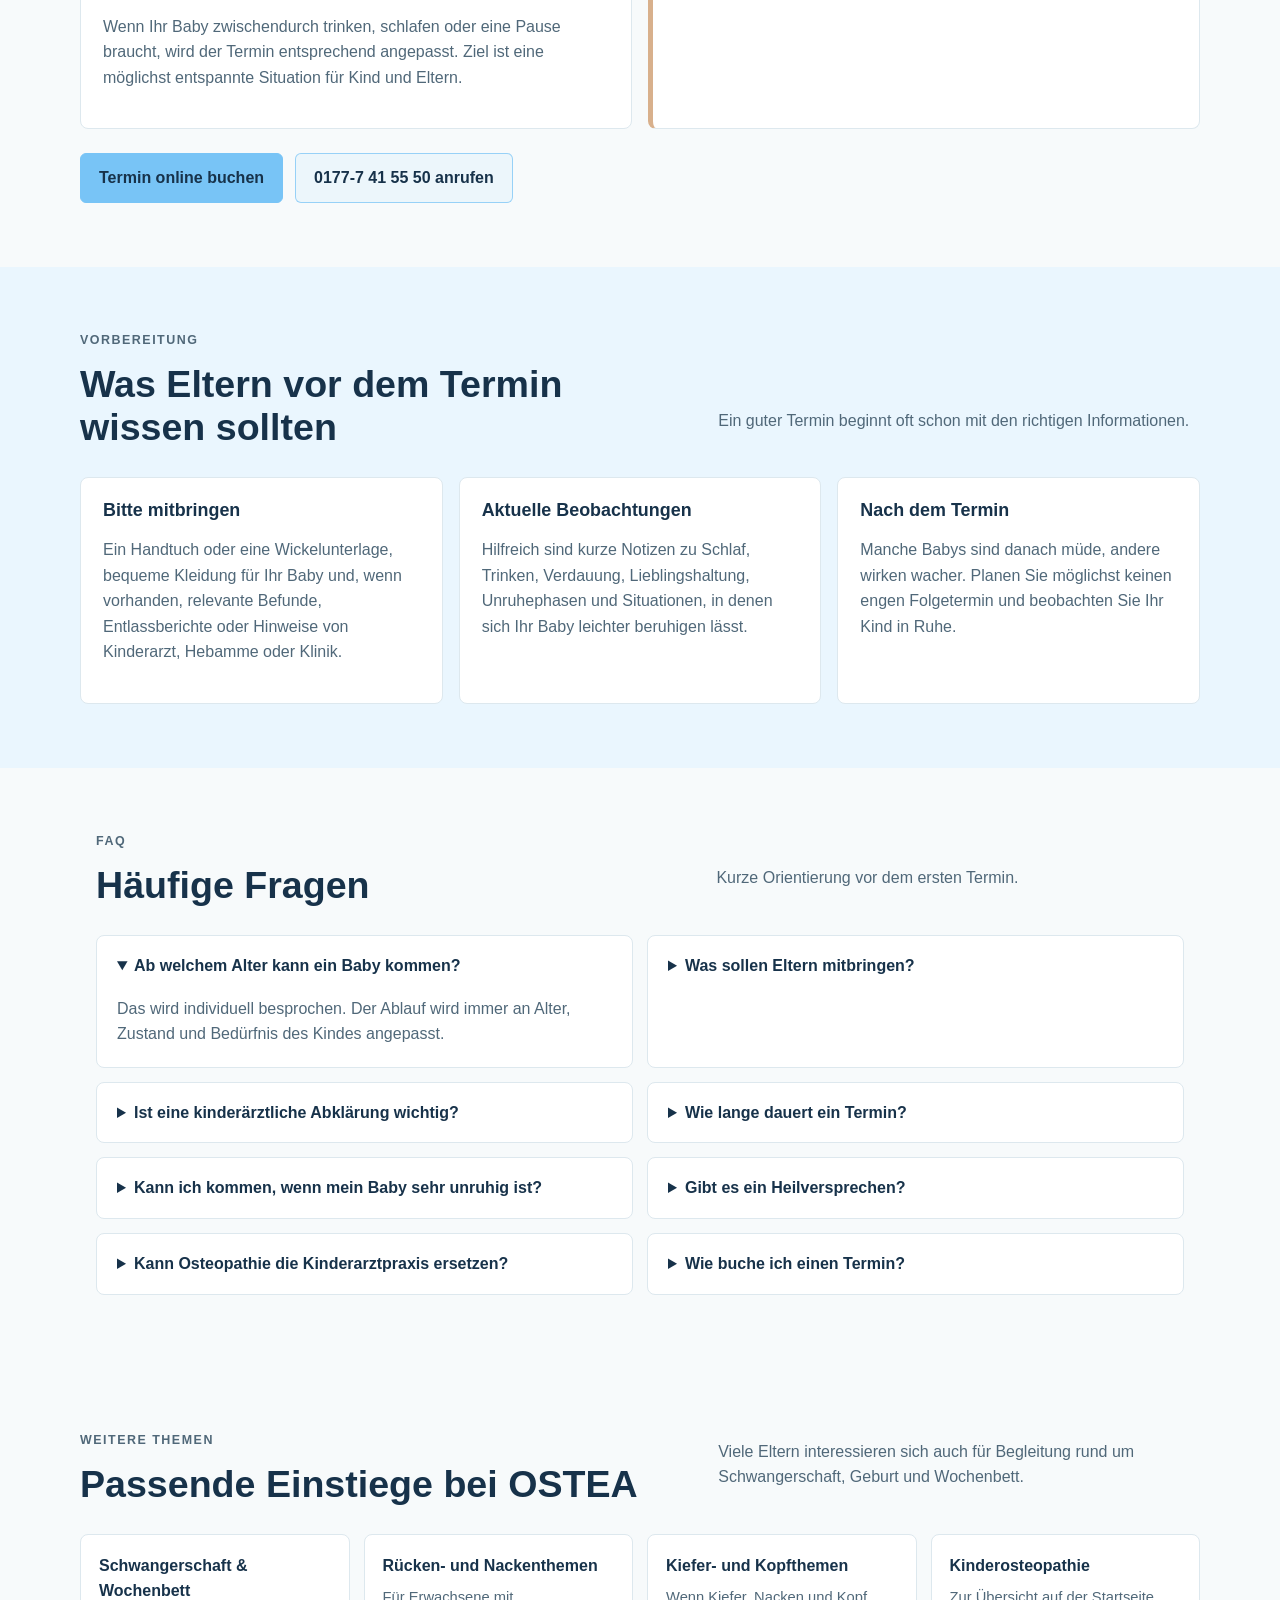
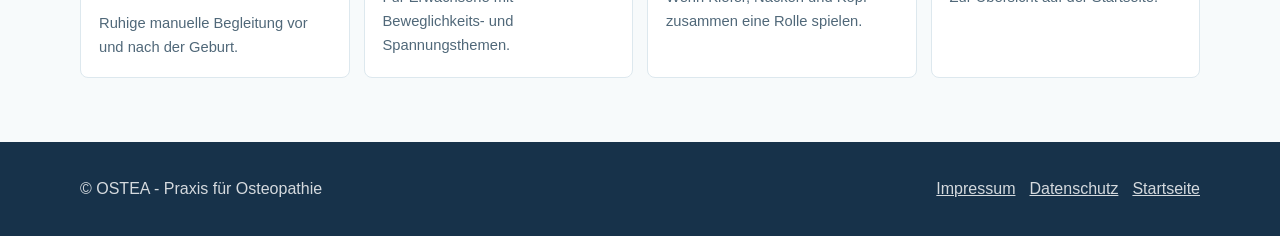
==== commit 2484338e: "Canonicalize domain and expand baby page" ====
--- a/baby-osteopathie-unruhe-koliken-waiblingen/index.html
+++ b/baby-osteopathie-unruhe-koliken-waiblingen/index.html
@@ -4,19 +4,19 @@
     <meta charset="utf-8">
     <meta name="viewport" content="width=device-width, initial-scale=1">
     <title>Baby-Osteopathie bei Unruhe & Kolikthemen in Waiblingen? | OSTEA</title>
-    <meta name="description" content="Baby unruhig, angespannt oder Verdauungsthemen? OSTEA in Waiblingen bietet behutsame osteopathische Einsch&auml;tzung f&uuml;r Babys und Kinder.">
+    <meta name="description" content="Baby-Osteopathie in Waiblingen bei Unruhe, Spannung, Verdauungs- oder Kolikthemen? OSTEA bietet behutsame Einsch&auml;tzung f&uuml;r Babys und Kinder.">
     <meta name="robots" content="index, follow">
-    <link rel="canonical" href="https://www.ostea.de/baby-osteopathie-unruhe-koliken-waiblingen/">
+    <link rel="canonical" href="https://ostea.de/baby-osteopathie-unruhe-koliken-waiblingen/">
     <meta property="og:type" content="website">
     <meta property="og:locale" content="de_DE">
     <meta property="og:title" content="Baby-Osteopathie bei Unruhe & Kolikthemen in Waiblingen? | OSTEA">
-    <meta property="og:description" content="Behutsame osteopathische Einsch&auml;tzung f&uuml;r Babys und Kinder bei OSTEA in Waiblingen.">
-    <meta property="og:image" content="https://www.ostea.de/assets/praxis-ostea-waiblingen.jpg">
-    <meta property="og:url" content="https://www.ostea.de/baby-osteopathie-unruhe-koliken-waiblingen/">
+    <meta property="og:description" content="Behutsame Baby-Osteopathie und osteopathische Einsch&auml;tzung f&uuml;r Babys und Kinder bei OSTEA in Waiblingen.">
+    <meta property="og:image" content="https://ostea.de/assets/praxis-ostea-waiblingen.jpg">
+    <meta property="og:url" content="https://ostea.de/baby-osteopathie-unruhe-koliken-waiblingen/">
     <meta name="twitter:card" content="summary_large_image">
     <meta name="twitter:title" content="Baby-Osteopathie bei Unruhe & Kolikthemen in Waiblingen? | OSTEA">
-    <meta name="twitter:description" content="Behutsame osteopathische Einsch&auml;tzung f&uuml;r Babys und Kinder bei OSTEA in Waiblingen.">
-    <meta name="twitter:image" content="https://www.ostea.de/assets/praxis-ostea-waiblingen.jpg">
+    <meta name="twitter:description" content="Behutsame Baby-Osteopathie und osteopathische Einsch&auml;tzung f&uuml;r Babys und Kinder bei OSTEA in Waiblingen.">
+    <meta name="twitter:image" content="https://ostea.de/assets/praxis-ostea-waiblingen.jpg">
     <meta name="theme-color" content="#78C4F6">
     <link rel="stylesheet" href="../assets/symptom-pages.css">
     <script type="application/ld+json">
@@ -24,9 +24,10 @@
         "@context": "https://schema.org",
         "@type": "MedicalWebPage",
         "name": "Baby-Osteopathie bei Unruhe und Kolikthemen in Waiblingen",
-        "url": "https://www.ostea.de/baby-osteopathie-unruhe-koliken-waiblingen/",
-        "about": ["Baby-Osteopathie", "Kinderosteopathie", "Waiblingen"],
-        "isPartOf": {"@type": "WebSite", "name": "OSTEA - Praxis f\u00fcr Osteopathie", "url": "https://www.ostea.de/"},
+        "url": "https://ostea.de/baby-osteopathie-unruhe-koliken-waiblingen/",
+        "description": "Informationen zur behutsamen osteopathischen Einsch\u00e4tzung f\u00fcr Babys und Kinder bei OSTEA in Waiblingen.",
+        "about": ["Baby-Osteopathie", "Kinderosteopathie", "Unruhe beim Baby", "Kolikthemen", "Waiblingen"],
+        "isPartOf": {"@type": "WebSite", "name": "OSTEA - Praxis f\u00fcr Osteopathie", "url": "https://ostea.de/"},
         "provider": {"@type": "MedicalBusiness", "name": "OSTEA - Praxis f\u00fcr Osteopathie", "telephone": "+491777415550"}
       }
     </script>
@@ -39,13 +40,13 @@
             "@type": "ListItem",
             "position": 1,
             "name": "Startseite",
-            "item": "https://www.ostea.de/"
+            "item": "https://ostea.de/"
           },
           {
             "@type": "ListItem",
             "position": 2,
             "name": "Baby-Osteopathie",
-            "item": "https://www.ostea.de/baby-osteopathie-unruhe-koliken-waiblingen/"
+            "item": "https://ostea.de/baby-osteopathie-unruhe-koliken-waiblingen/"
           }
         ]
       }
@@ -77,6 +78,22 @@
             "acceptedAnswer": {
               "@type": "Answer",
               "text": "Ja, bei Warnzeichen oder unklaren Beschwerden. Osteopathie kann eine Begleitung sein, ersetzt aber keine medizinische Diagnose."
+            }
+          },
+          {
+            "@type": "Question",
+            "name": "Wie l\u00e4uft ein Termin mit Baby ab?",
+            "acceptedAnswer": {
+              "@type": "Answer",
+              "text": "Der Termin beginnt mit einem Gespr\u00e4ch zu Schwangerschaft, Geburt, Entwicklung und aktuellem Anliegen. Danach folgen Beobachtung, behutsame Befundung und eine an das Kind angepasste manuelle Behandlung."
+            }
+          },
+          {
+            "@type": "Question",
+            "name": "Gibt es ein Heilversprechen?",
+            "acceptedAnswer": {
+              "@type": "Answer",
+              "text": "Nein. Die Seite beschreibt typische Anliegen und eine osteopathische Vorgehensweise, garantiert aber keine Wirkung und ersetzt keine kinder\u00e4rztliche Diagnose."
             }
           }
         ]
@@ -114,6 +131,7 @@
           <p class="eyebrow">Baby & Kind</p>
           <h1>Baby-Osteopathie bei Unruhe, Spannung oder Kolikthemen in Waiblingen?</h1>
           <p class="lead">Wenn ein Baby viel weint, angespannt wirkt, Verdauungsthemen zeigt oder Eltern nach einer besonderen Geburt verunsichert sind, kann eine behutsame osteopathische Einsch&auml;tzung ein n&auml;chster Schritt sein. Im Mittelpunkt stehen Ruhe, Beobachtung und eine kindgerechte manuelle Befundung.</p>
+          <p class="lead">OSTEA in Waiblingen ist ein ruhiger Ort f&uuml;r Eltern, die ihr Baby besser verstehen m&ouml;chten und eine manuelle, osteopathische Begleitung suchen. Dabei geht es nicht um pauschale Diagnosen oder Wirkversprechen, sondern um eine sorgf&auml;ltige Einsch&auml;tzung der individuellen Situation.</p>
           <div class="hero-actions">
             <a class="button" href="https://calendly.com/ostea/60min" target="_blank" rel="noopener">Termin f&uuml;r Baby oder Kind buchen</a>
             <a class="button secondary" href="mailto:s.hoffmann@ostea.de?subject=Frage%20zur%20Baby-Osteopathie">Frage stellen</a>
@@ -132,7 +150,7 @@
             <p>Die Beispiele sind keine Diagnosen und keine Zusage einer Wirkung. Sie beschreiben typische Anliegen, die Eltern mitbringen.</p>
           </div>
           <div class="grid">
-            <article class="card"><h3>Unruhe und Anspannung</h3><p>Wenn ein Baby schwer zur Ruhe findet oder Eltern den Eindruck haben, dass viel Spannung im K&ouml;rper ist.</p></article>
+            <article class="card"><h3>Unruhe und Anspannung</h3><p>Wenn ein Baby schwer zur Ruhe findet, sich h&auml;ufig &uuml;berstreckt oder Eltern den Eindruck haben, dass viel Spannung im K&ouml;rper ist.</p></article>
             <article class="card"><h3>Verdauungs- und Kolikthemen</h3><p>Wenn Eltern eine manuelle, osteopathische Einsch&auml;tzung als Erg&auml;nzung zur kinder&auml;rztlichen Begleitung suchen.</p></article>
             <article class="card"><h3>Nach Schwangerschaft und Geburt</h3><p>Wenn Schwangerschaft, Geburt oder erste Wochen herausfordernd waren und Eltern Orientierung w&uuml;nschen.</p></article>
           </div>
@@ -141,8 +159,27 @@
 
       <section>
         <div class="section-head">
+          <div><p class="eyebrow">Einordnung</p><h2>Was Baby-Osteopathie bei OSTEA leisten kann</h2></div>
+          <p>Eine osteopathische Behandlung beginnt mit Zuh&ouml;ren und Beobachten. Das ist besonders bei Babys wichtig, weil sie ihre Beschwerden noch nicht benennen k&ouml;nnen.</p>
+        </div>
+        <div class="grid two">
+          <article class="card">
+            <h3>Behutsame manuelle Einsch&auml;tzung</h3>
+            <p>Im Termin betrachtet Sonja Hoffmann, wie sich Ihr Baby bewegt, wie es gehalten werden m&ouml;chte und ob bestimmte K&ouml;rperbereiche auff&auml;llig viel Spannung zeigen. Dazu geh&ouml;ren zum Beispiel Kopf, Nacken, Rumpf, Becken, Atmung und Bauchraum.</p>
+            <p>Die Behandlung erfolgt ruhig und mit sehr sanften manuellen Impulsen. Eltern bleiben dabei einbezogen und k&ouml;nnen jederzeit Fragen stellen.</p>
+          </article>
+          <article class="card">
+            <h3>Orientierung f&uuml;r Eltern</h3>
+            <p>Viele Eltern kommen nicht nur wegen eines einzelnen Symptoms, sondern weil sie ihr Kind besser einordnen m&ouml;chten: Was ist noch im Rahmen? Wann braucht es medizinische Abkl&auml;rung? Welche kleinen Alltagshinweise k&ouml;nnen entlasten?</p>
+            <p>OSTEA bietet daf&uuml;r einen ruhigen Rahmen. Die osteopathische Einsch&auml;tzung versteht sich als Erg&auml;nzung, nicht als Ersatz f&uuml;r Kinderarzt, Hebamme oder andere Fachpersonen.</p>
+          </article>
+        </div>
+      </section>
+
+      <section>
+        <div class="section-head">
           <div><p class="eyebrow">Arbeitsweise</p><h2>Wie ein Termin mit Baby oder Kind abl&auml;uft</h2></div>
-          <p>Ruhig, behutsam und mit Raum f&uuml;r die Fragen der Eltern.</p>
+          <p>Ruhig, behutsam und mit Raum f&uuml;r die Fragen der Eltern. Der Ablauf richtet sich nach dem Kind, nicht umgekehrt.</p>
         </div>
         <div class="grid two">
           <article class="card">
@@ -153,6 +190,7 @@
               <li>Kindgerechte manuelle Behandlung, angepasst an die Situation</li>
               <li>Hinweise f&uuml;r den Alltag, wenn sinnvoll</li>
             </ul>
+            <p>Wenn Ihr Baby zwischendurch trinken, schlafen oder eine Pause braucht, wird der Termin entsprechend angepasst. Ziel ist eine m&ouml;glichst entspannte Situation f&uuml;r Kind und Eltern.</p>
           </article>
           <article class="notice warning">
             <h3>Wichtig f&uuml;r Eltern</h3>
@@ -166,6 +204,29 @@
       </section>
 
       <section class="band">
+        <div class="inner">
+          <div class="section-head">
+            <div><p class="eyebrow">Vorbereitung</p><h2>Was Eltern vor dem Termin wissen sollten</h2></div>
+            <p>Ein guter Termin beginnt oft schon mit den richtigen Informationen.</p>
+          </div>
+          <div class="grid">
+            <article class="card">
+              <h3>Bitte mitbringen</h3>
+              <p>Ein Handtuch oder eine Wickelunterlage, bequeme Kleidung f&uuml;r Ihr Baby und, wenn vorhanden, relevante Befunde, Entlassberichte oder Hinweise von Kinderarzt, Hebamme oder Klinik.</p>
+            </article>
+            <article class="card">
+              <h3>Aktuelle Beobachtungen</h3>
+              <p>Hilfreich sind kurze Notizen zu Schlaf, Trinken, Verdauung, Lieblingshaltung, Unruhephasen und Situationen, in denen sich Ihr Baby leichter beruhigen l&auml;sst.</p>
+            </article>
+            <article class="card">
+              <h3>Nach dem Termin</h3>
+              <p>Manche Babys sind danach m&uuml;de, andere wirken wacher. Planen Sie m&ouml;glichst keinen engen Folgetermin und beobachten Sie Ihr Kind in Ruhe.</p>
+            </article>
+          </div>
+        </div>
+      </section>
+
+      <section>
         <div class="inner">
           <div class="section-head">
             <div><p class="eyebrow">FAQ</p><h2>H&auml;ufige Fragen</h2></div>
@@ -176,6 +237,10 @@
             <details><summary>Was sollen Eltern mitbringen?</summary><p>Bitte bringen Sie ein Handtuch oder eine Wickelunterlage mit. Hilfreich sind auch relevante Befunde oder Hinweise von Kinderarzt, Hebamme oder Klinik.</p></details>
             <details><summary>Ist eine kinder&auml;rztliche Abkl&auml;rung wichtig?</summary><p>Ja, bei Warnzeichen oder unklaren Beschwerden. Osteopathie kann eine Begleitung sein, ersetzt aber keine medizinische Diagnose.</p></details>
             <details><summary>Wie lange dauert ein Termin?</summary><p>Die Zeit wird individuell an das Kind angepasst; geplant ist meistens ein Terminrahmen von etwa 60 Minuten.</p></details>
+            <details><summary>Kann ich kommen, wenn mein Baby sehr unruhig ist?</summary><p>Ja, der Termin darf sich an der Unruhe orientieren. Pausen, Trinken, Halten oder Beruhigen sind Teil eines kindgerechten Ablaufs.</p></details>
+            <details><summary>Gibt es ein Heilversprechen?</summary><p>Nein. OSTEA gibt keine Garantie f&uuml;r eine bestimmte Wirkung. Es geht um eine individuelle osteopathische Einsch&auml;tzung und eine behutsame manuelle Behandlung.</p></details>
+            <details><summary>Kann Osteopathie die Kinderarztpraxis ersetzen?</summary><p>Nein. Bei Krankheit, Warnzeichen oder unklarer Entwicklung ist die kinder&auml;rztliche Abkl&auml;rung vorrangig. Osteopathie kann erg&auml;nzend betrachtet werden.</p></details>
+            <details><summary>Wie buche ich einen Termin?</summary><p>Sie k&ouml;nnen den Online-Terminlink nutzen oder sich telefonisch melden, wenn Sie vorab unsicher sind, ob ein Termin passend ist.</p></details>
           </div>
         </div>
       </section>
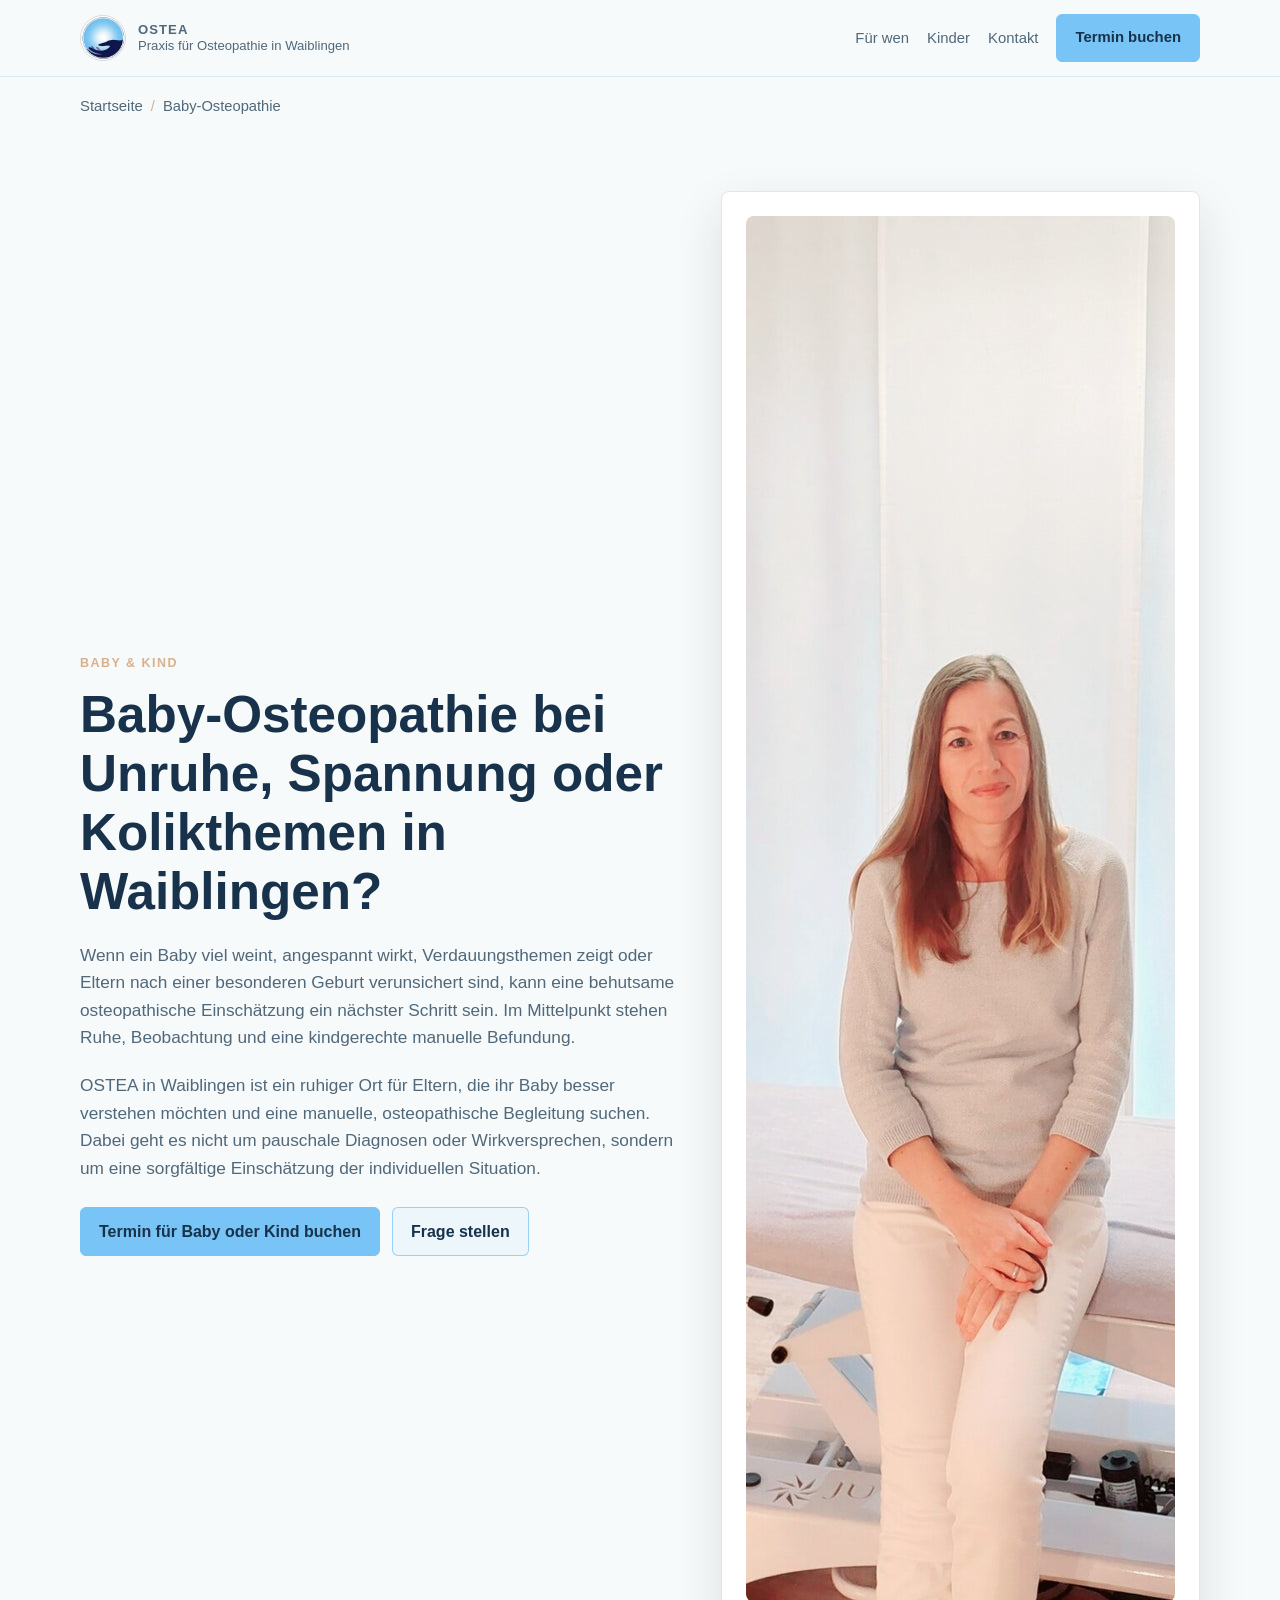
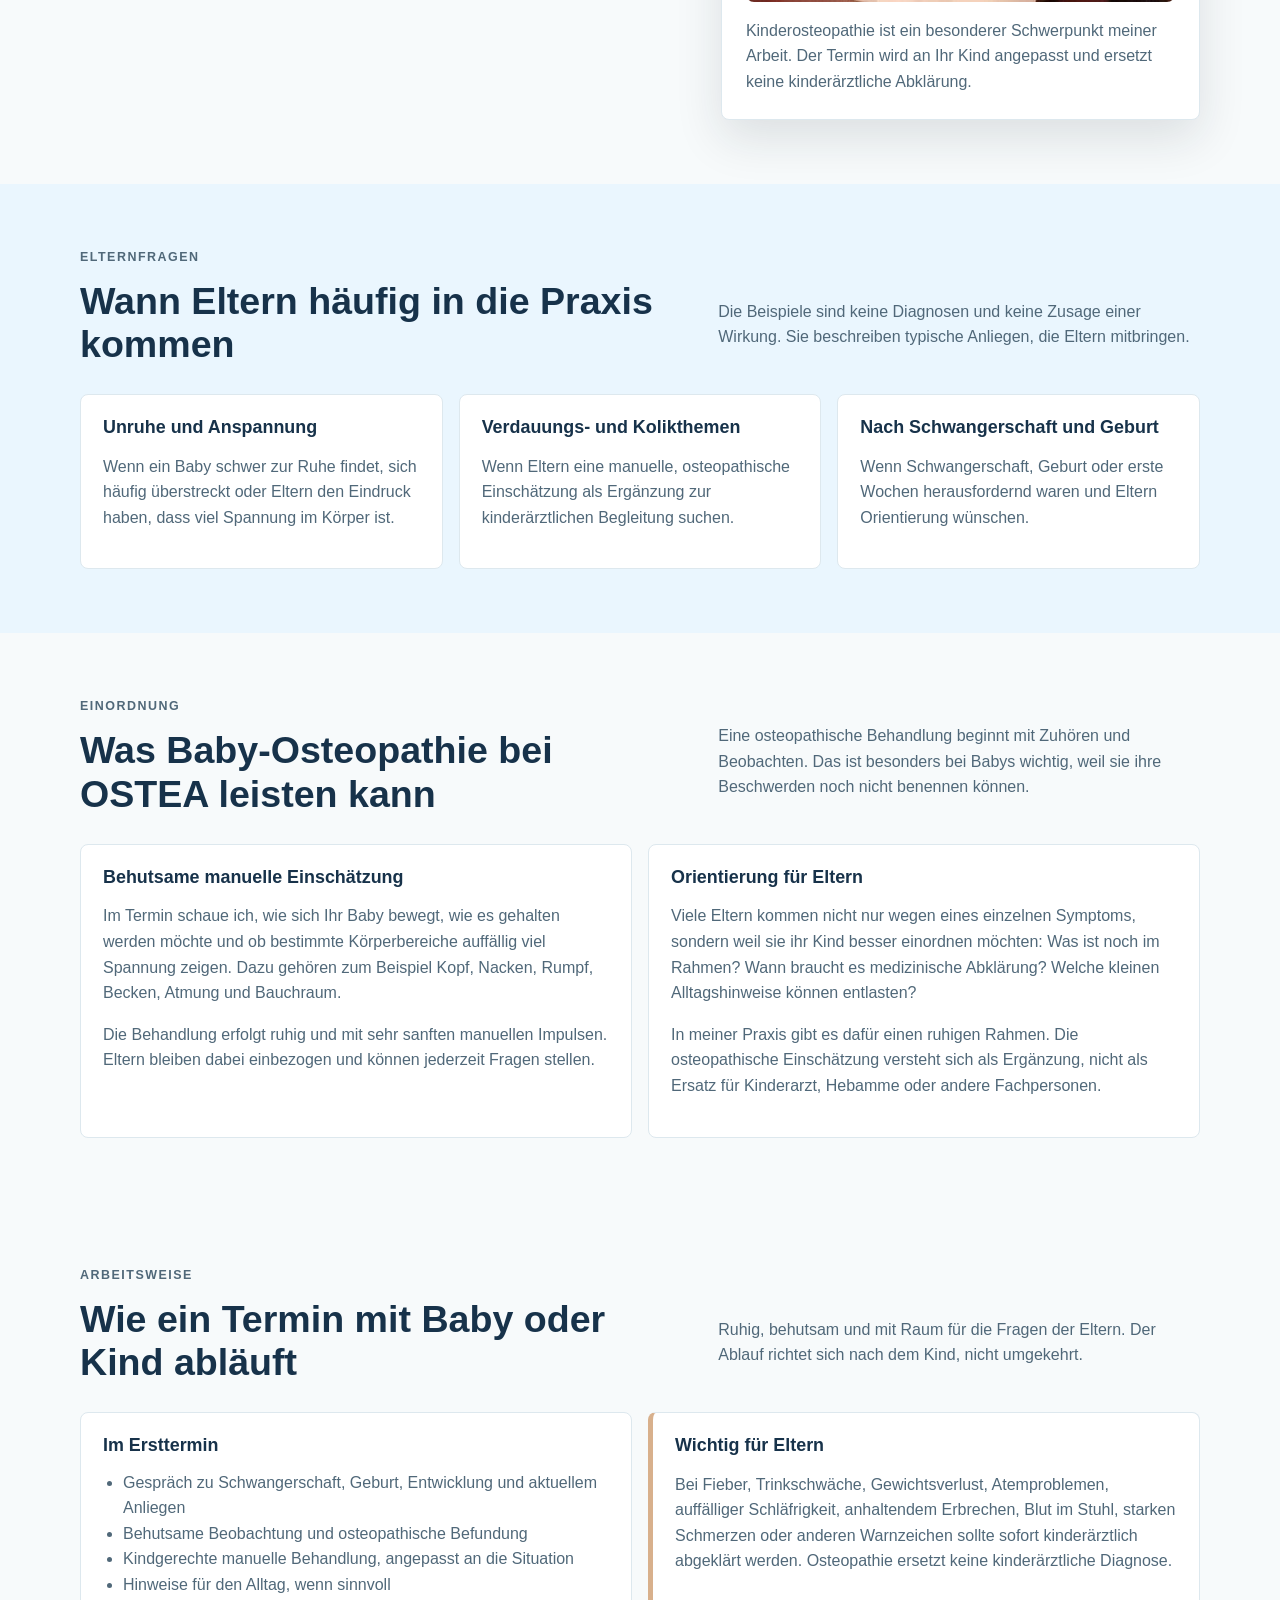
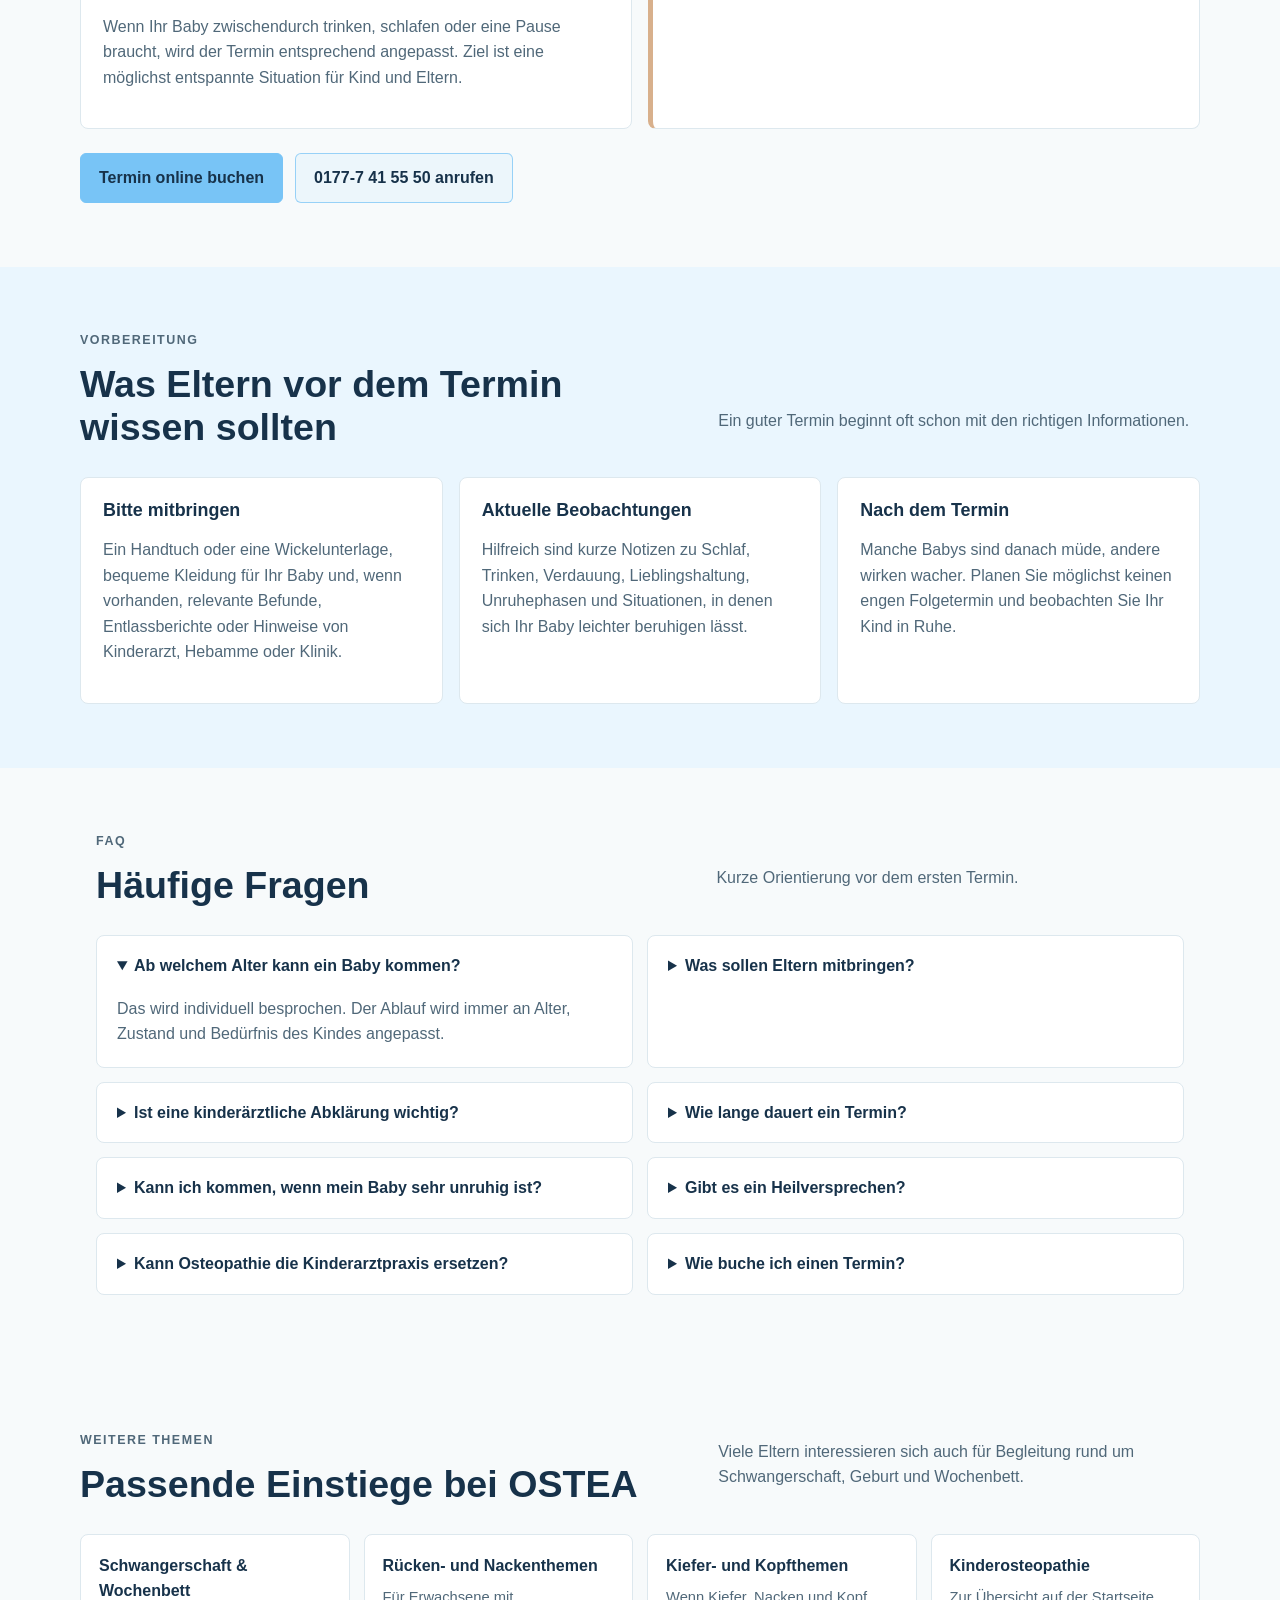
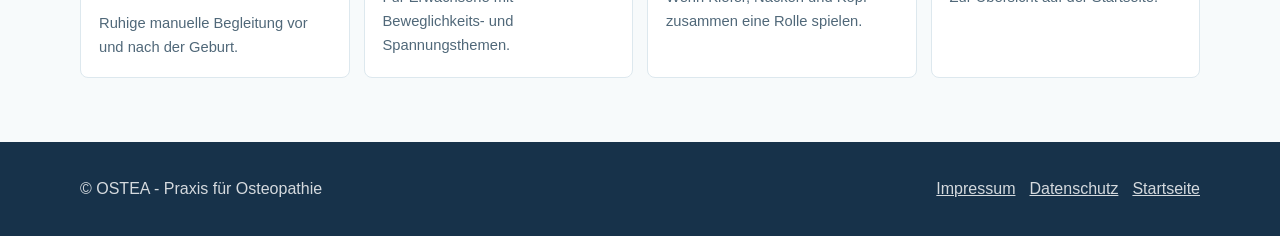
==== commit 81fa4cad: "Refine voice and expand pregnancy page" ====
--- a/baby-osteopathie-unruhe-koliken-waiblingen/index.html
+++ b/baby-osteopathie-unruhe-koliken-waiblingen/index.html
@@ -139,7 +139,7 @@
         </div>
         <aside class="hero-card">
           <img src="../assets/praxis-ostea-waiblingen.jpg" alt="Ruhiger Behandlungsraum der OSTEA Praxis" width="1600" height="1386">
-          <p>Kinderosteopathie ist ein besonderer Schwerpunkt von Sonja Hoffmann. Der Termin wird an das Kind angepasst und ersetzt keine kinder&auml;rztliche Abkl&auml;rung.</p>
+          <p>Kinderosteopathie ist ein besonderer Schwerpunkt meiner Arbeit. Der Termin wird an Ihr Kind angepasst und ersetzt keine kinder&auml;rztliche Abkl&auml;rung.</p>
         </aside>
       </section>
 
@@ -165,13 +165,13 @@
         <div class="grid two">
           <article class="card">
             <h3>Behutsame manuelle Einsch&auml;tzung</h3>
-            <p>Im Termin betrachtet Sonja Hoffmann, wie sich Ihr Baby bewegt, wie es gehalten werden m&ouml;chte und ob bestimmte K&ouml;rperbereiche auff&auml;llig viel Spannung zeigen. Dazu geh&ouml;ren zum Beispiel Kopf, Nacken, Rumpf, Becken, Atmung und Bauchraum.</p>
+            <p>Im Termin schaue ich, wie sich Ihr Baby bewegt, wie es gehalten werden m&ouml;chte und ob bestimmte K&ouml;rperbereiche auff&auml;llig viel Spannung zeigen. Dazu geh&ouml;ren zum Beispiel Kopf, Nacken, Rumpf, Becken, Atmung und Bauchraum.</p>
             <p>Die Behandlung erfolgt ruhig und mit sehr sanften manuellen Impulsen. Eltern bleiben dabei einbezogen und k&ouml;nnen jederzeit Fragen stellen.</p>
           </article>
           <article class="card">
             <h3>Orientierung f&uuml;r Eltern</h3>
             <p>Viele Eltern kommen nicht nur wegen eines einzelnen Symptoms, sondern weil sie ihr Kind besser einordnen m&ouml;chten: Was ist noch im Rahmen? Wann braucht es medizinische Abkl&auml;rung? Welche kleinen Alltagshinweise k&ouml;nnen entlasten?</p>
-            <p>OSTEA bietet daf&uuml;r einen ruhigen Rahmen. Die osteopathische Einsch&auml;tzung versteht sich als Erg&auml;nzung, nicht als Ersatz f&uuml;r Kinderarzt, Hebamme oder andere Fachpersonen.</p>
+            <p>In meiner Praxis gibt es daf&uuml;r einen ruhigen Rahmen. Die osteopathische Einsch&auml;tzung versteht sich als Erg&auml;nzung, nicht als Ersatz f&uuml;r Kinderarzt, Hebamme oder andere Fachpersonen.</p>
           </article>
         </div>
       </section>
@@ -238,7 +238,7 @@
             <details><summary>Ist eine kinder&auml;rztliche Abkl&auml;rung wichtig?</summary><p>Ja, bei Warnzeichen oder unklaren Beschwerden. Osteopathie kann eine Begleitung sein, ersetzt aber keine medizinische Diagnose.</p></details>
             <details><summary>Wie lange dauert ein Termin?</summary><p>Die Zeit wird individuell an das Kind angepasst; geplant ist meistens ein Terminrahmen von etwa 60 Minuten.</p></details>
             <details><summary>Kann ich kommen, wenn mein Baby sehr unruhig ist?</summary><p>Ja, der Termin darf sich an der Unruhe orientieren. Pausen, Trinken, Halten oder Beruhigen sind Teil eines kindgerechten Ablaufs.</p></details>
-            <details><summary>Gibt es ein Heilversprechen?</summary><p>Nein. OSTEA gibt keine Garantie f&uuml;r eine bestimmte Wirkung. Es geht um eine individuelle osteopathische Einsch&auml;tzung und eine behutsame manuelle Behandlung.</p></details>
+            <details><summary>Gibt es ein Heilversprechen?</summary><p>Nein. Ich gebe keine Garantie f&uuml;r eine bestimmte Wirkung. Es geht um eine individuelle osteopathische Einsch&auml;tzung und eine behutsame manuelle Behandlung.</p></details>
             <details><summary>Kann Osteopathie die Kinderarztpraxis ersetzen?</summary><p>Nein. Bei Krankheit, Warnzeichen oder unklarer Entwicklung ist die kinder&auml;rztliche Abkl&auml;rung vorrangig. Osteopathie kann erg&auml;nzend betrachtet werden.</p></details>
             <details><summary>Wie buche ich einen Termin?</summary><p>Sie k&ouml;nnen den Online-Terminlink nutzen oder sich telefonisch melden, wenn Sie vorab unsicher sind, ob ein Termin passend ist.</p></details>
           </div>
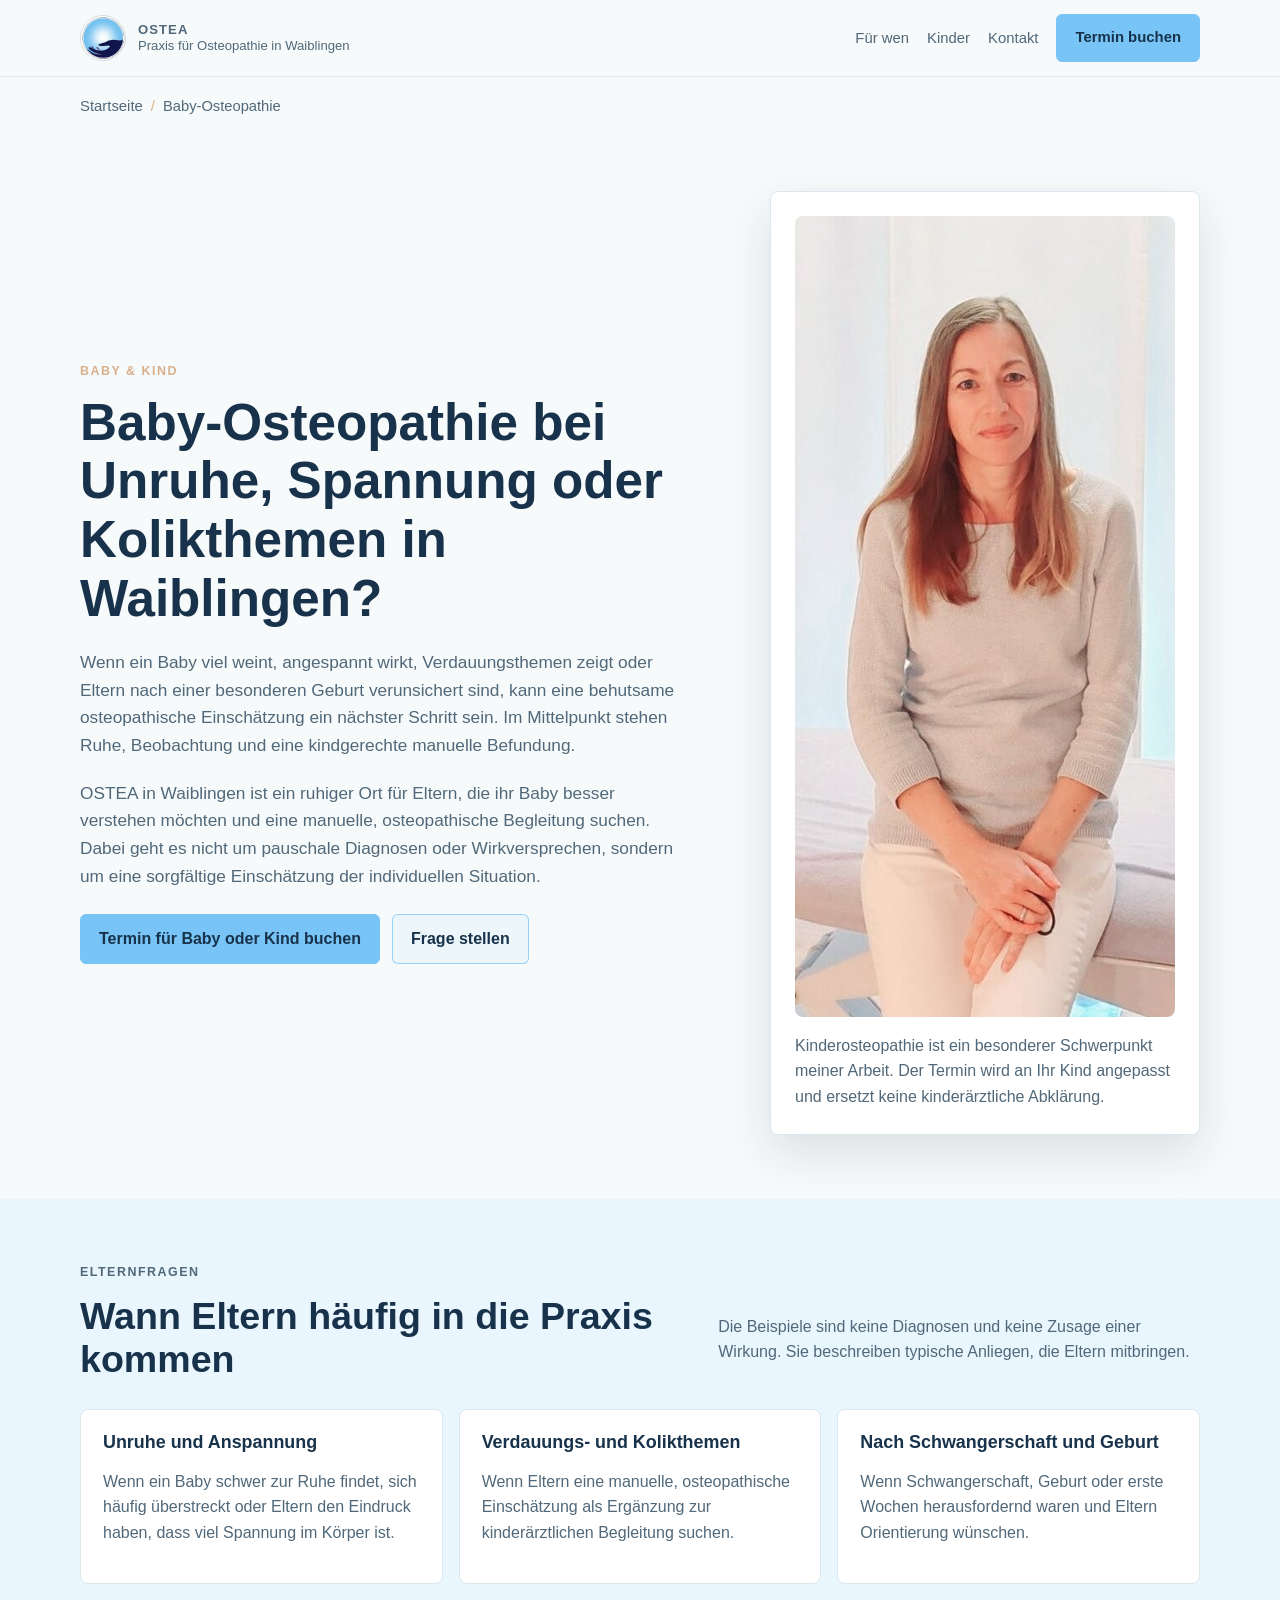
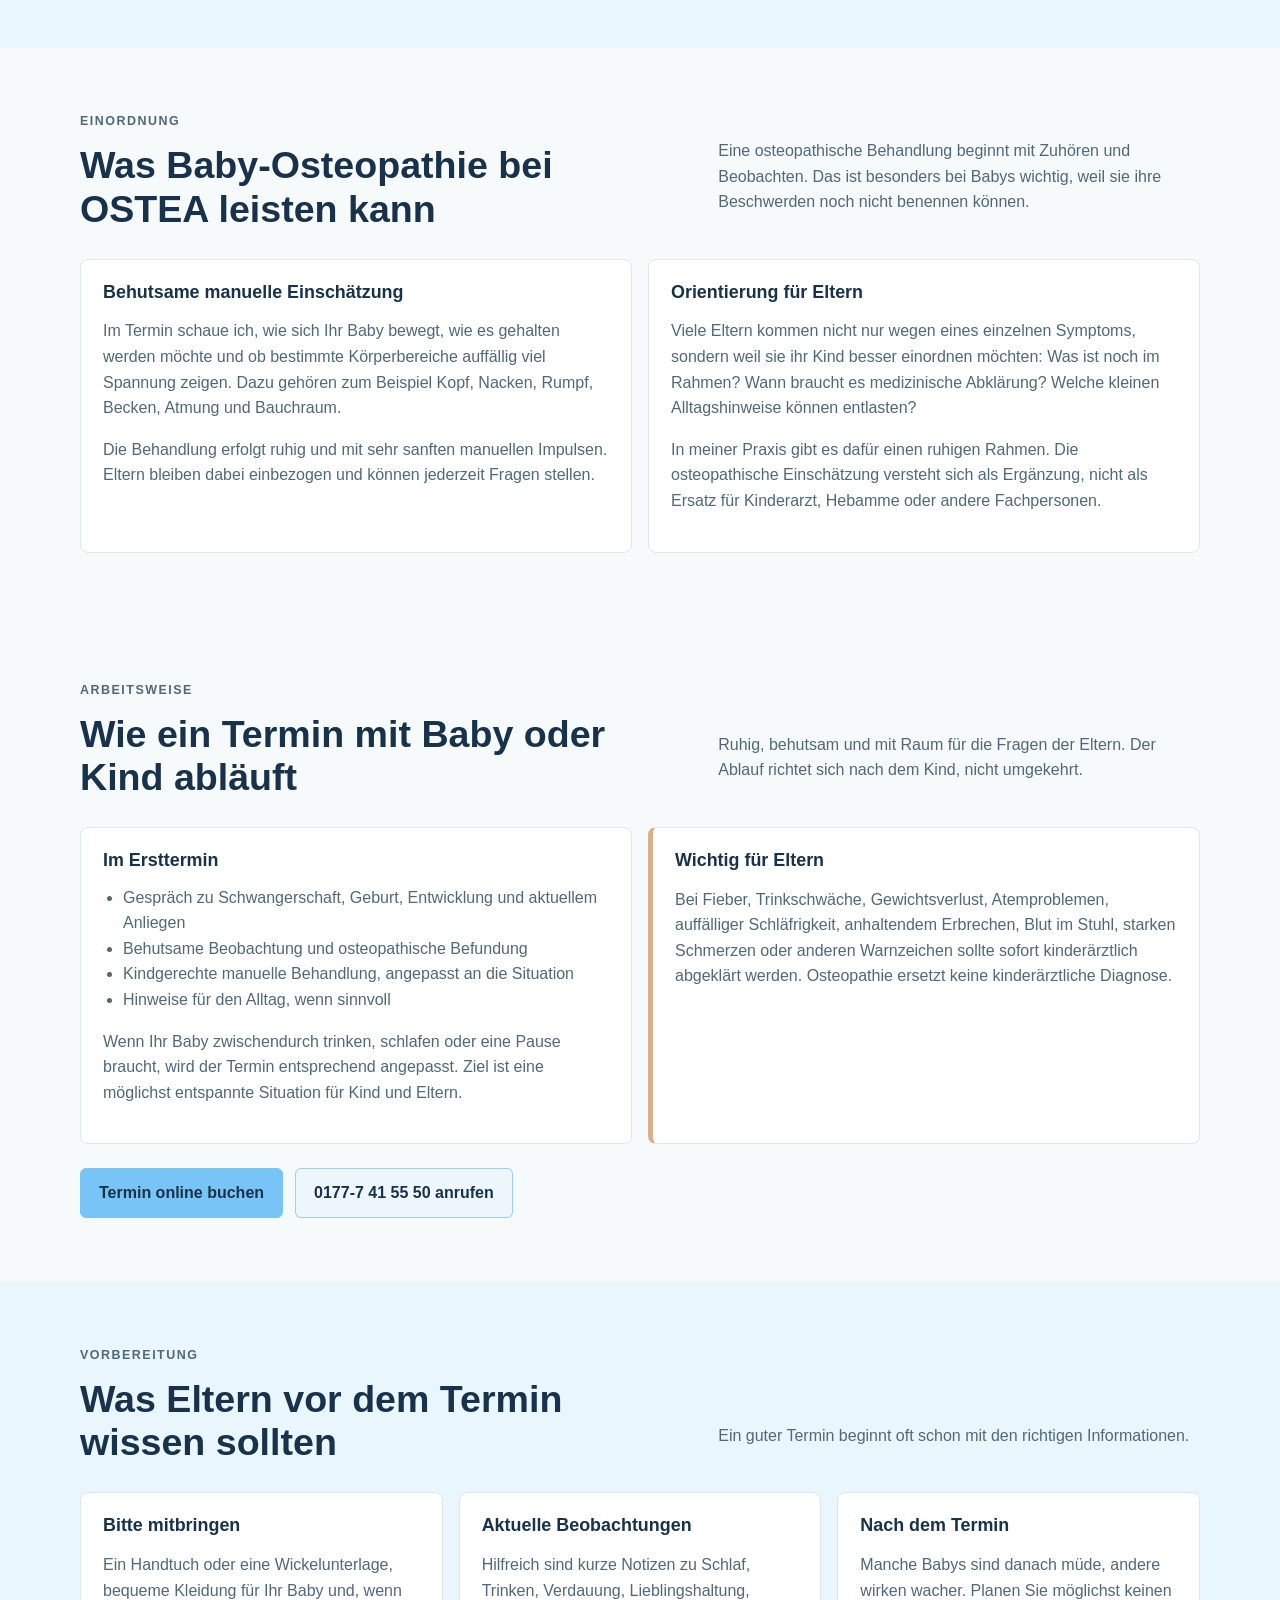
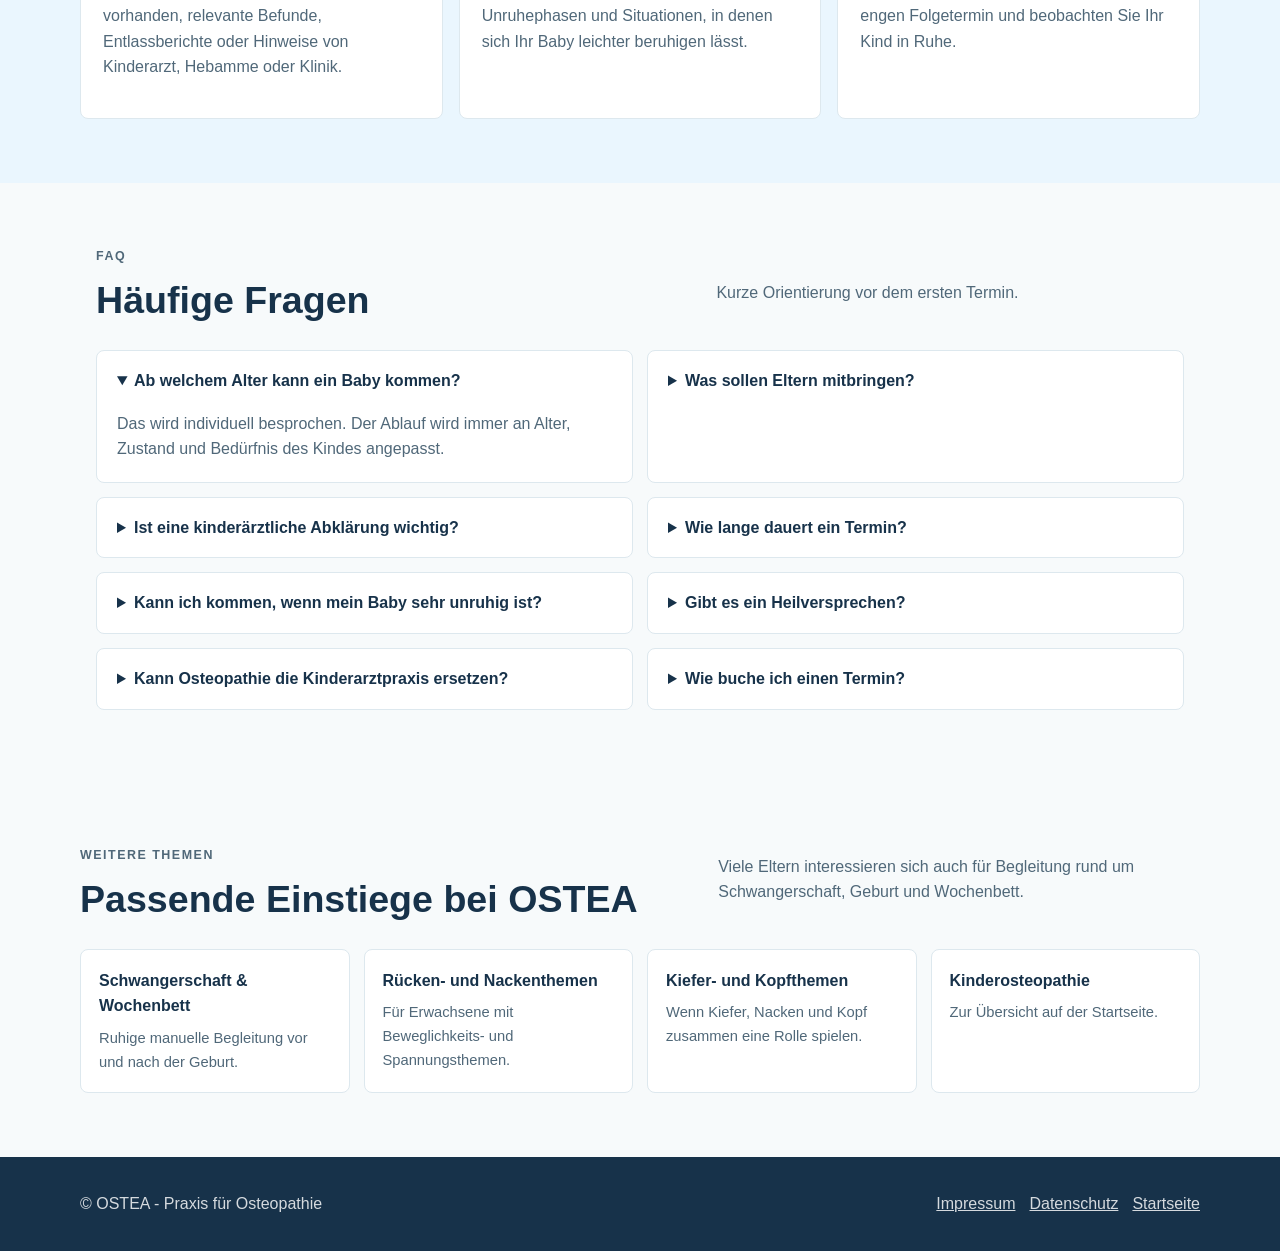
==== commit a0f615c5: "Use cropped practice image on topic pages" ====
--- a/baby-osteopathie-unruhe-koliken-waiblingen/index.html
+++ b/baby-osteopathie-unruhe-koliken-waiblingen/index.html
@@ -11,12 +11,12 @@
     <meta property="og:locale" content="de_DE">
     <meta property="og:title" content="Baby-Osteopathie bei Unruhe & Kolikthemen in Waiblingen? | OSTEA">
     <meta property="og:description" content="Behutsame Baby-Osteopathie und osteopathische Einsch&auml;tzung f&uuml;r Babys und Kinder bei OSTEA in Waiblingen.">
-    <meta property="og:image" content="https://ostea.de/assets/praxis-ostea-waiblingen.jpg">
+    <meta property="og:image" content="https://ostea.de/assets/praxis-ostea-waiblingen2.jpg">
     <meta property="og:url" content="https://ostea.de/baby-osteopathie-unruhe-koliken-waiblingen/">
     <meta name="twitter:card" content="summary_large_image">
     <meta name="twitter:title" content="Baby-Osteopathie bei Unruhe & Kolikthemen in Waiblingen? | OSTEA">
     <meta name="twitter:description" content="Behutsame Baby-Osteopathie und osteopathische Einsch&auml;tzung f&uuml;r Babys und Kinder bei OSTEA in Waiblingen.">
-    <meta name="twitter:image" content="https://ostea.de/assets/praxis-ostea-waiblingen.jpg">
+    <meta name="twitter:image" content="https://ostea.de/assets/praxis-ostea-waiblingen2.jpg">
     <meta name="theme-color" content="#78C4F6">
     <link rel="stylesheet" href="../assets/symptom-pages.css">
     <script type="application/ld+json">
@@ -138,7 +138,7 @@
           </div>
         </div>
         <aside class="hero-card">
-          <img src="../assets/praxis-ostea-waiblingen.jpg" alt="Ruhiger Behandlungsraum der OSTEA Praxis" width="1600" height="1386">
+          <img src="../assets/praxis-ostea-waiblingen2.jpg" alt="Sonja Hoffmann in der OSTEA Praxis in Waiblingen" width="744" height="801">
           <p>Kinderosteopathie ist ein besonderer Schwerpunkt meiner Arbeit. Der Termin wird an Ihr Kind angepasst und ersetzt keine kinder&auml;rztliche Abkl&auml;rung.</p>
         </aside>
       </section>
--- a/assets/symptom-pages.css
+++ b/assets/symptom-pages.css
@@ -244,13 +244,15 @@
 }
 
 .hero-card {
+  width: min(100%, 430px);
+  justify-self: end;
   padding: 24px;
   box-shadow: var(--shadow);
 }
 
 .hero-card img {
   width: 100%;
-  aspect-ratio: 5 / 4;
+  aspect-ratio: 744 / 801;
   object-fit: cover;
   border-radius: var(--radius);
 }
@@ -422,6 +424,11 @@
   .hero {
     padding-top: 42px;
   }
+
+  .hero-card {
+    width: min(100%, 520px);
+    justify-self: center;
+  }
 }
 
 @media (max-width: 640px) {
